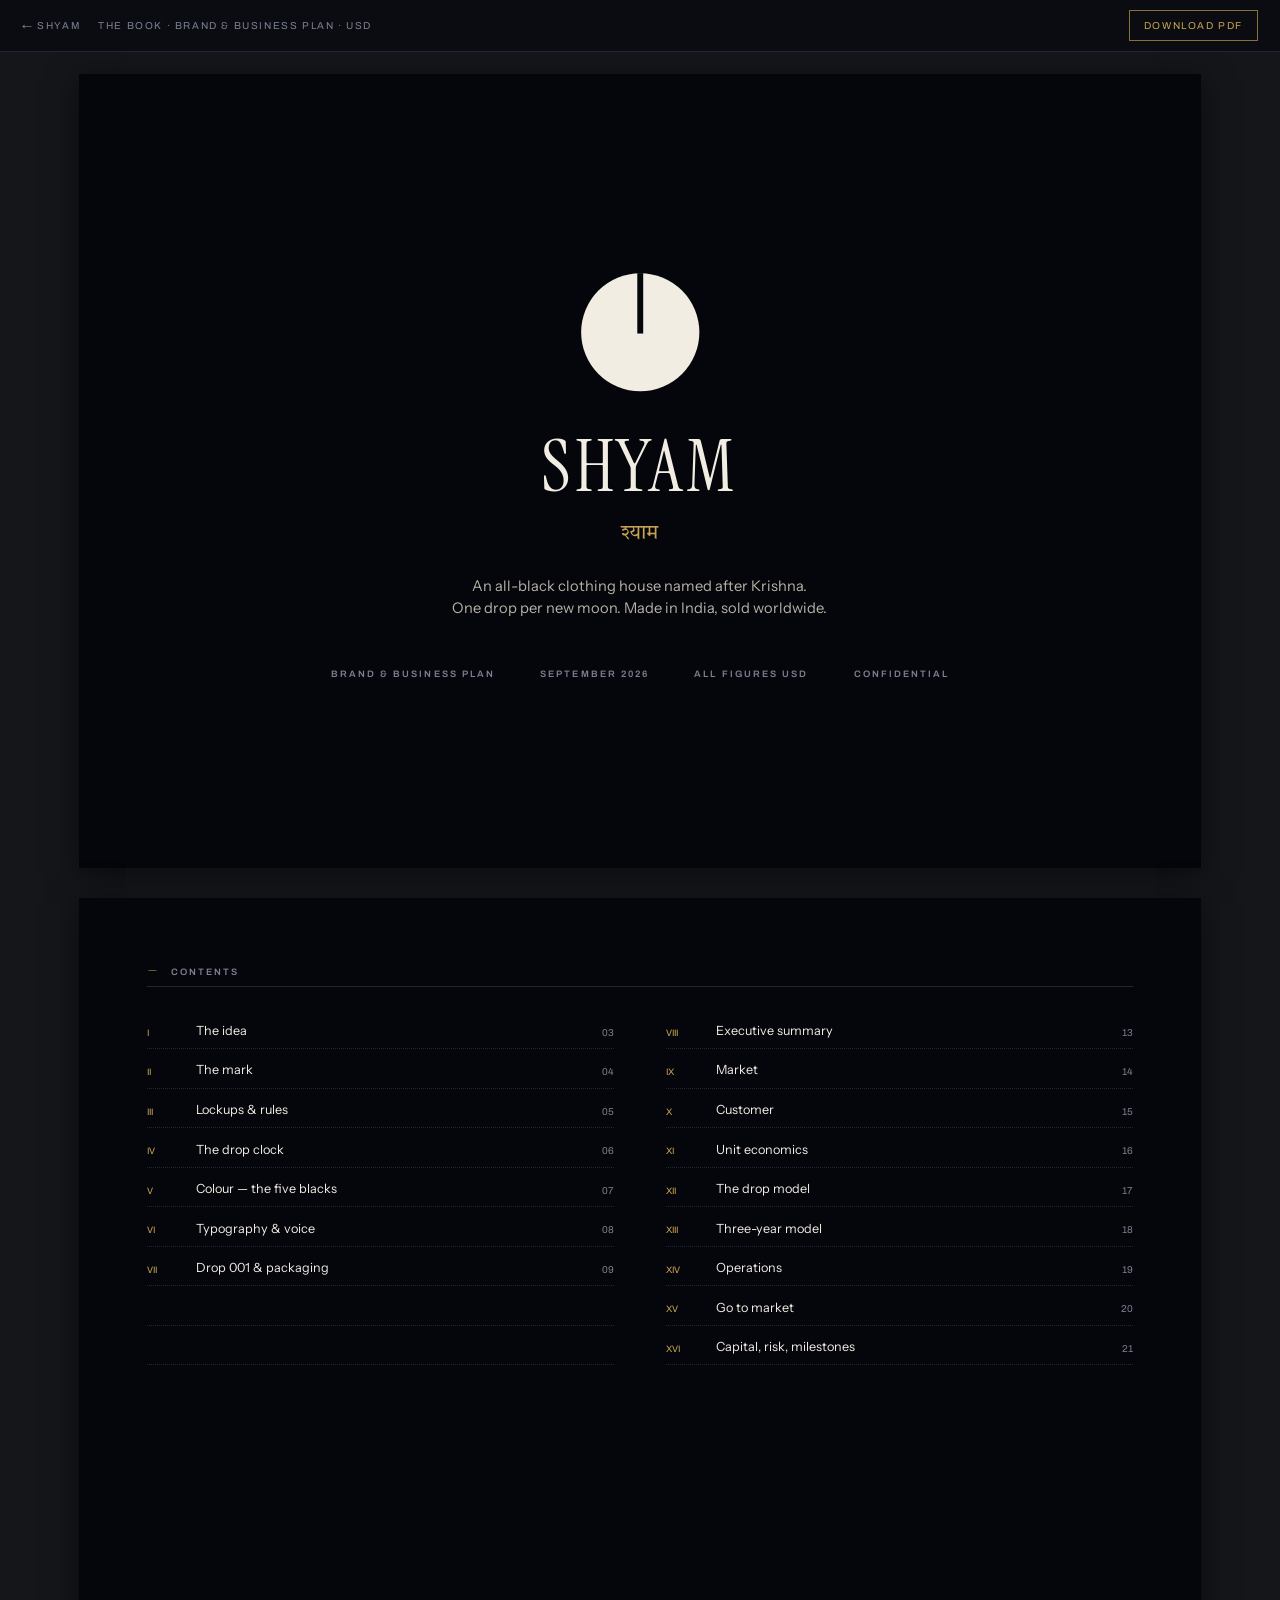
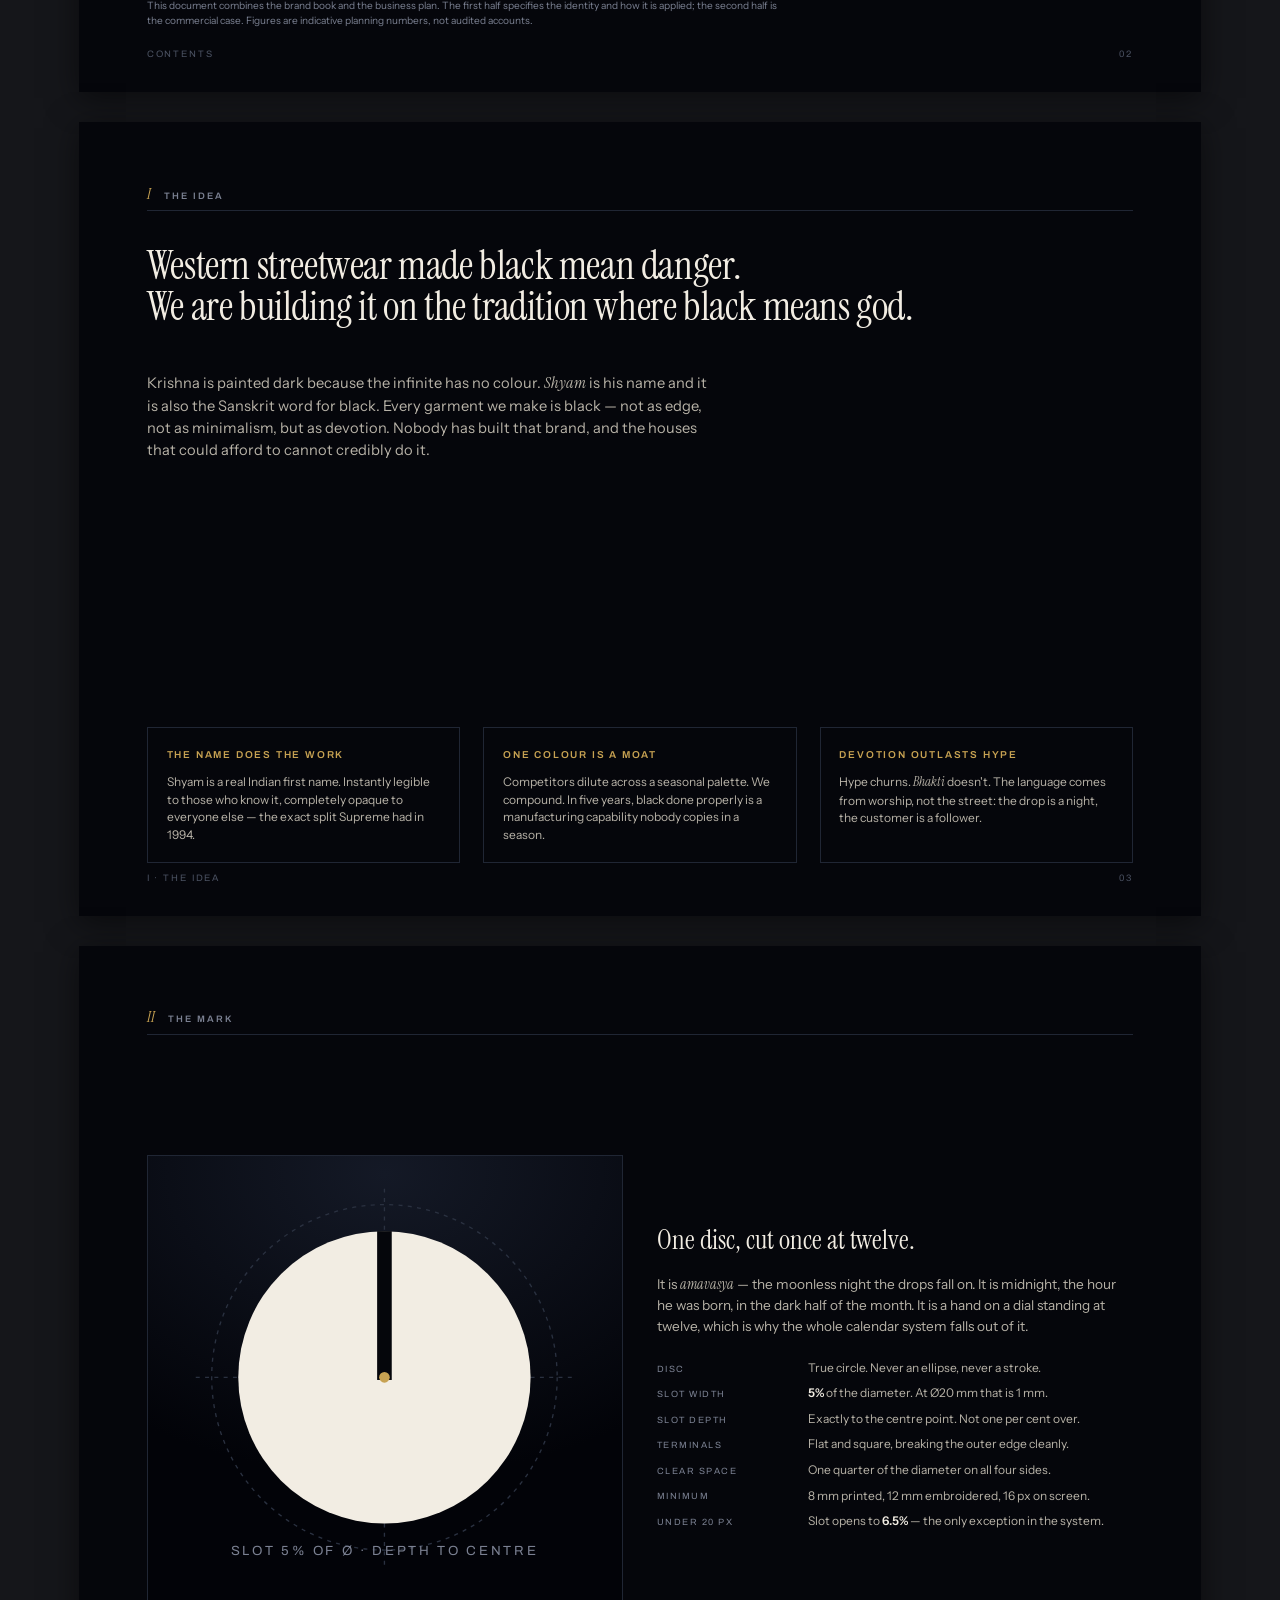
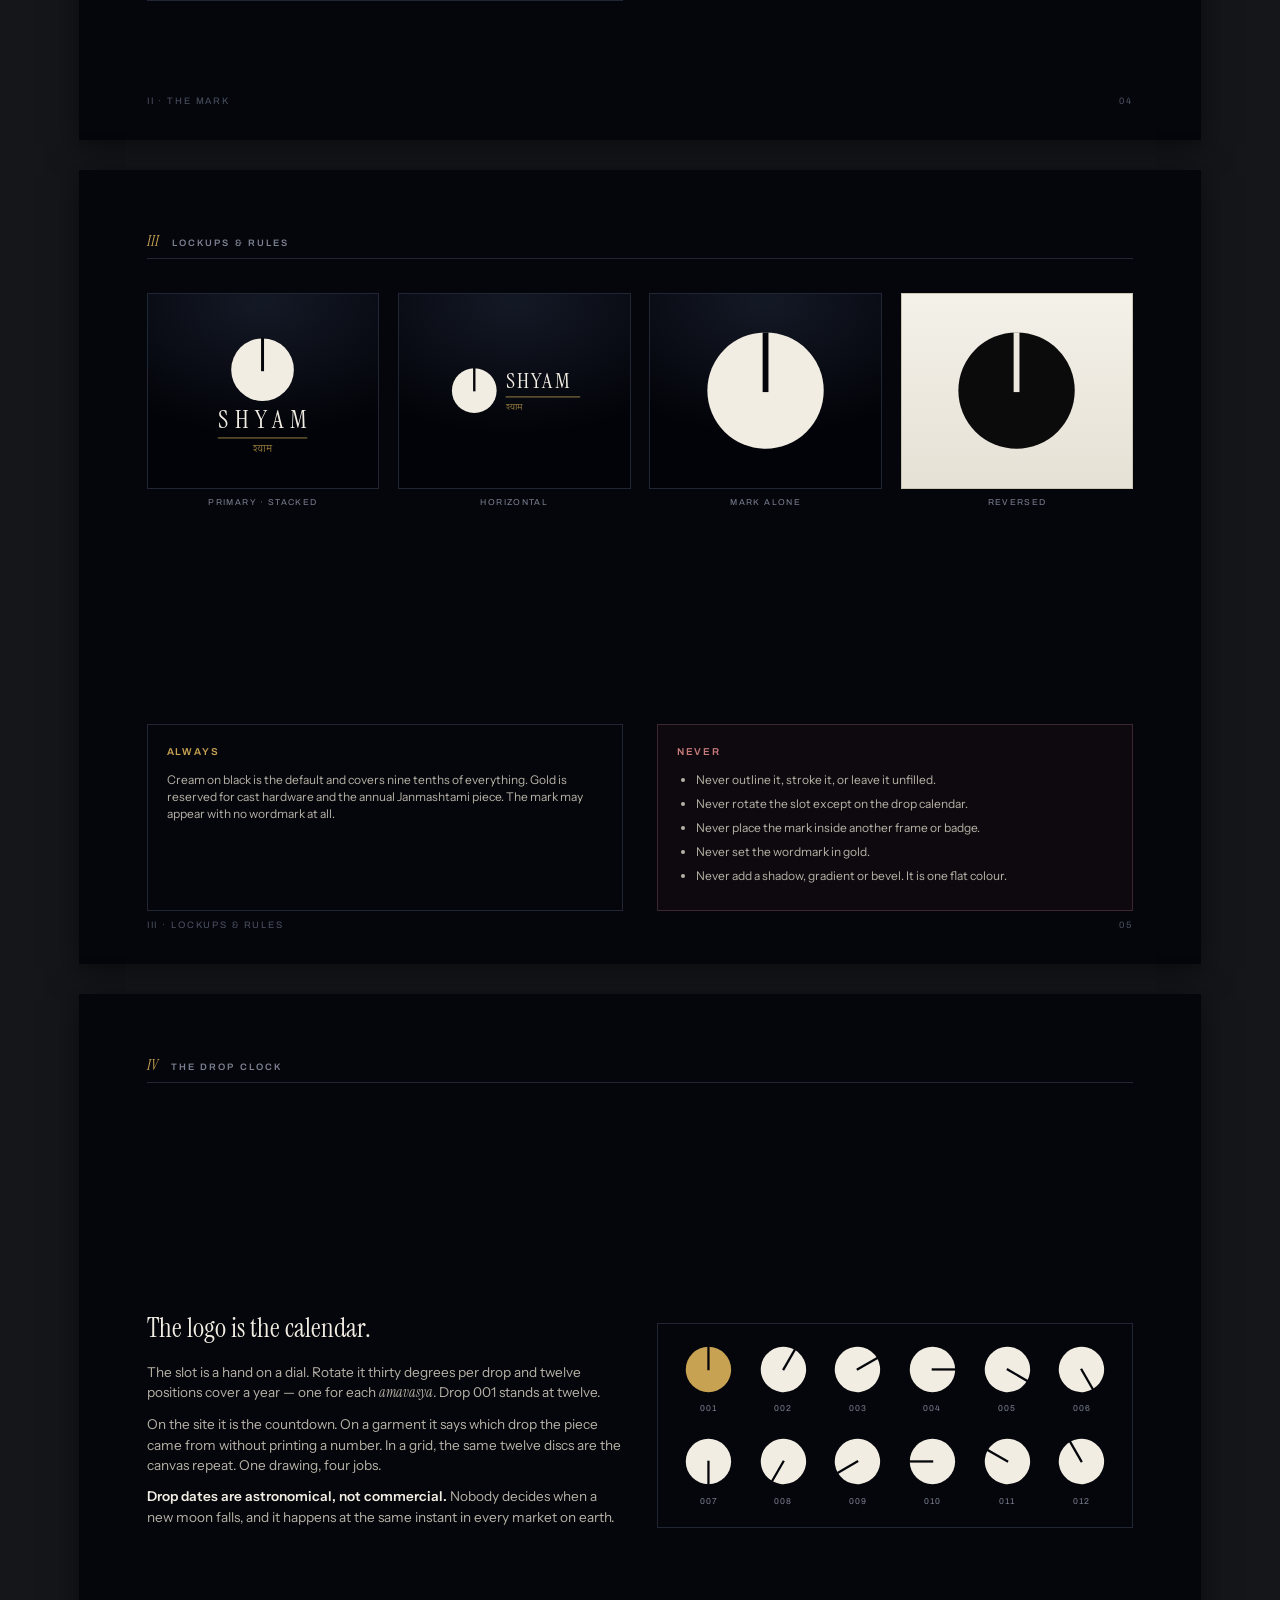
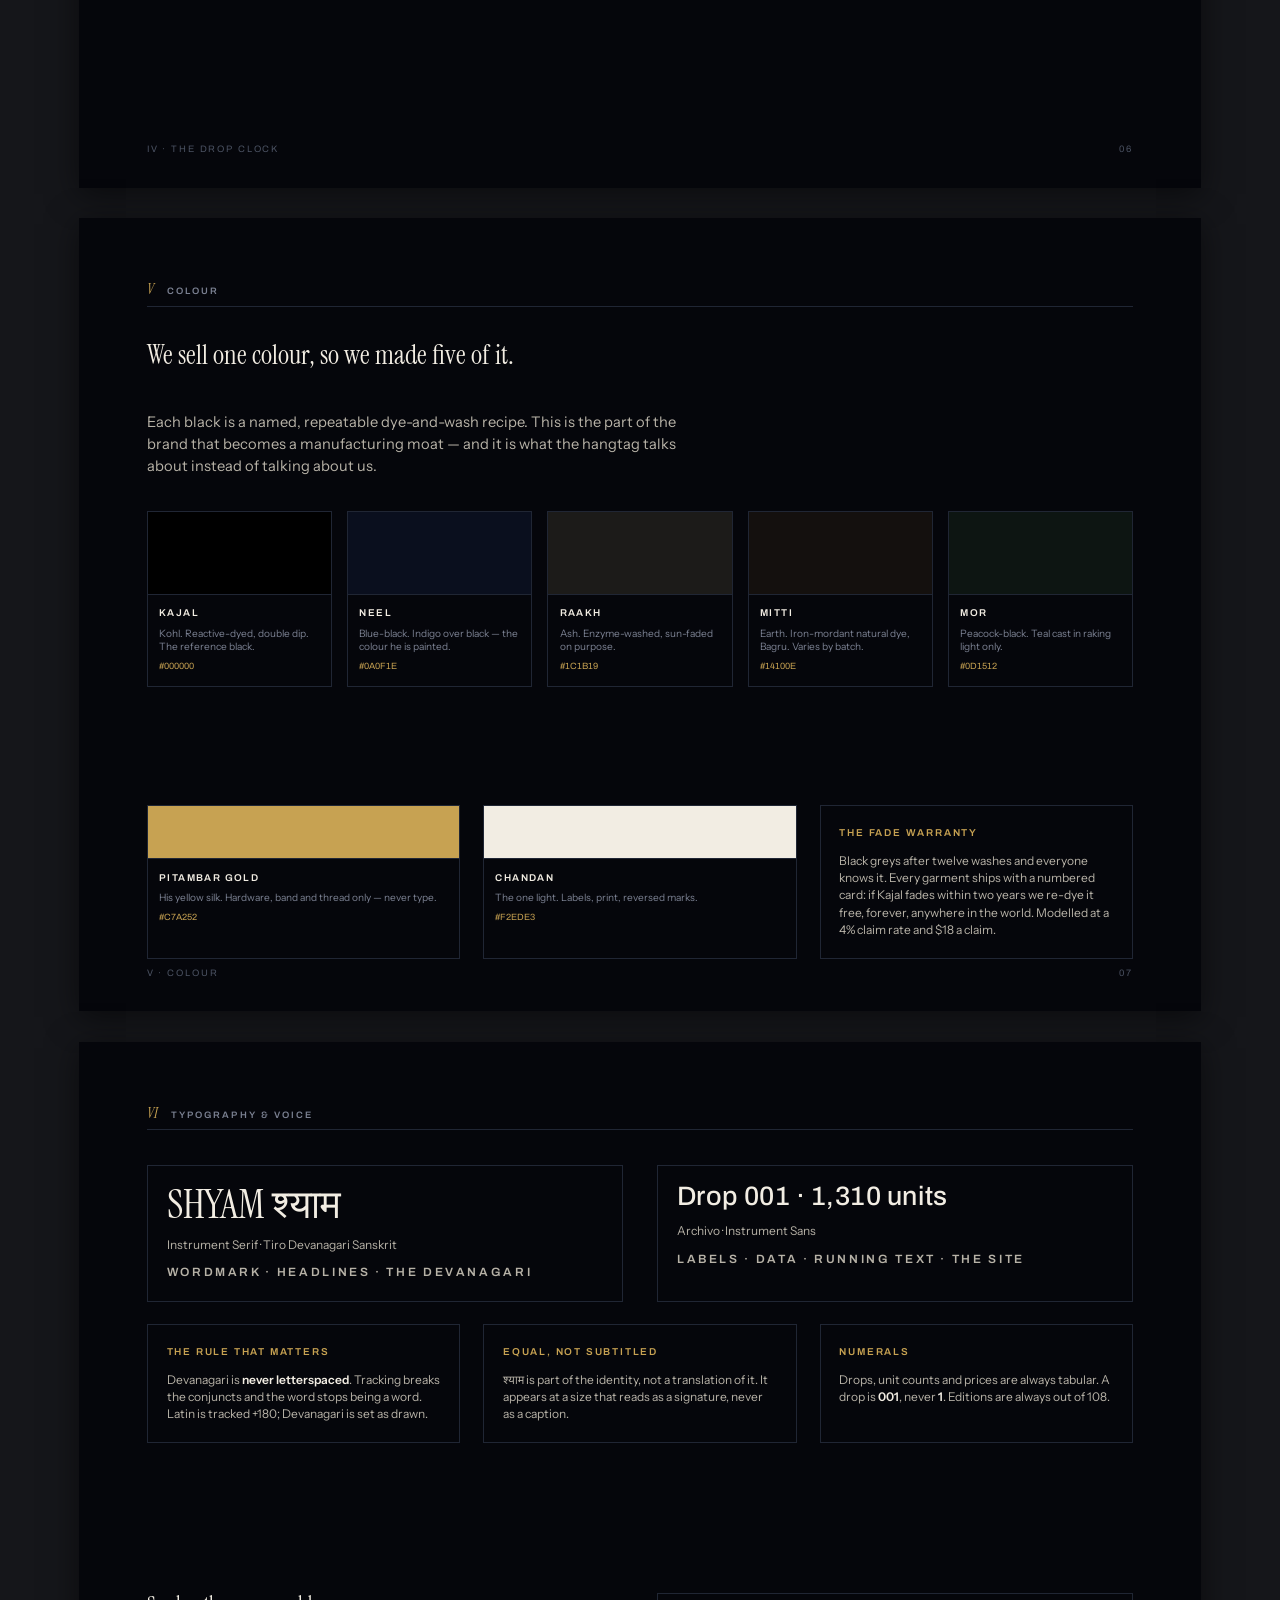
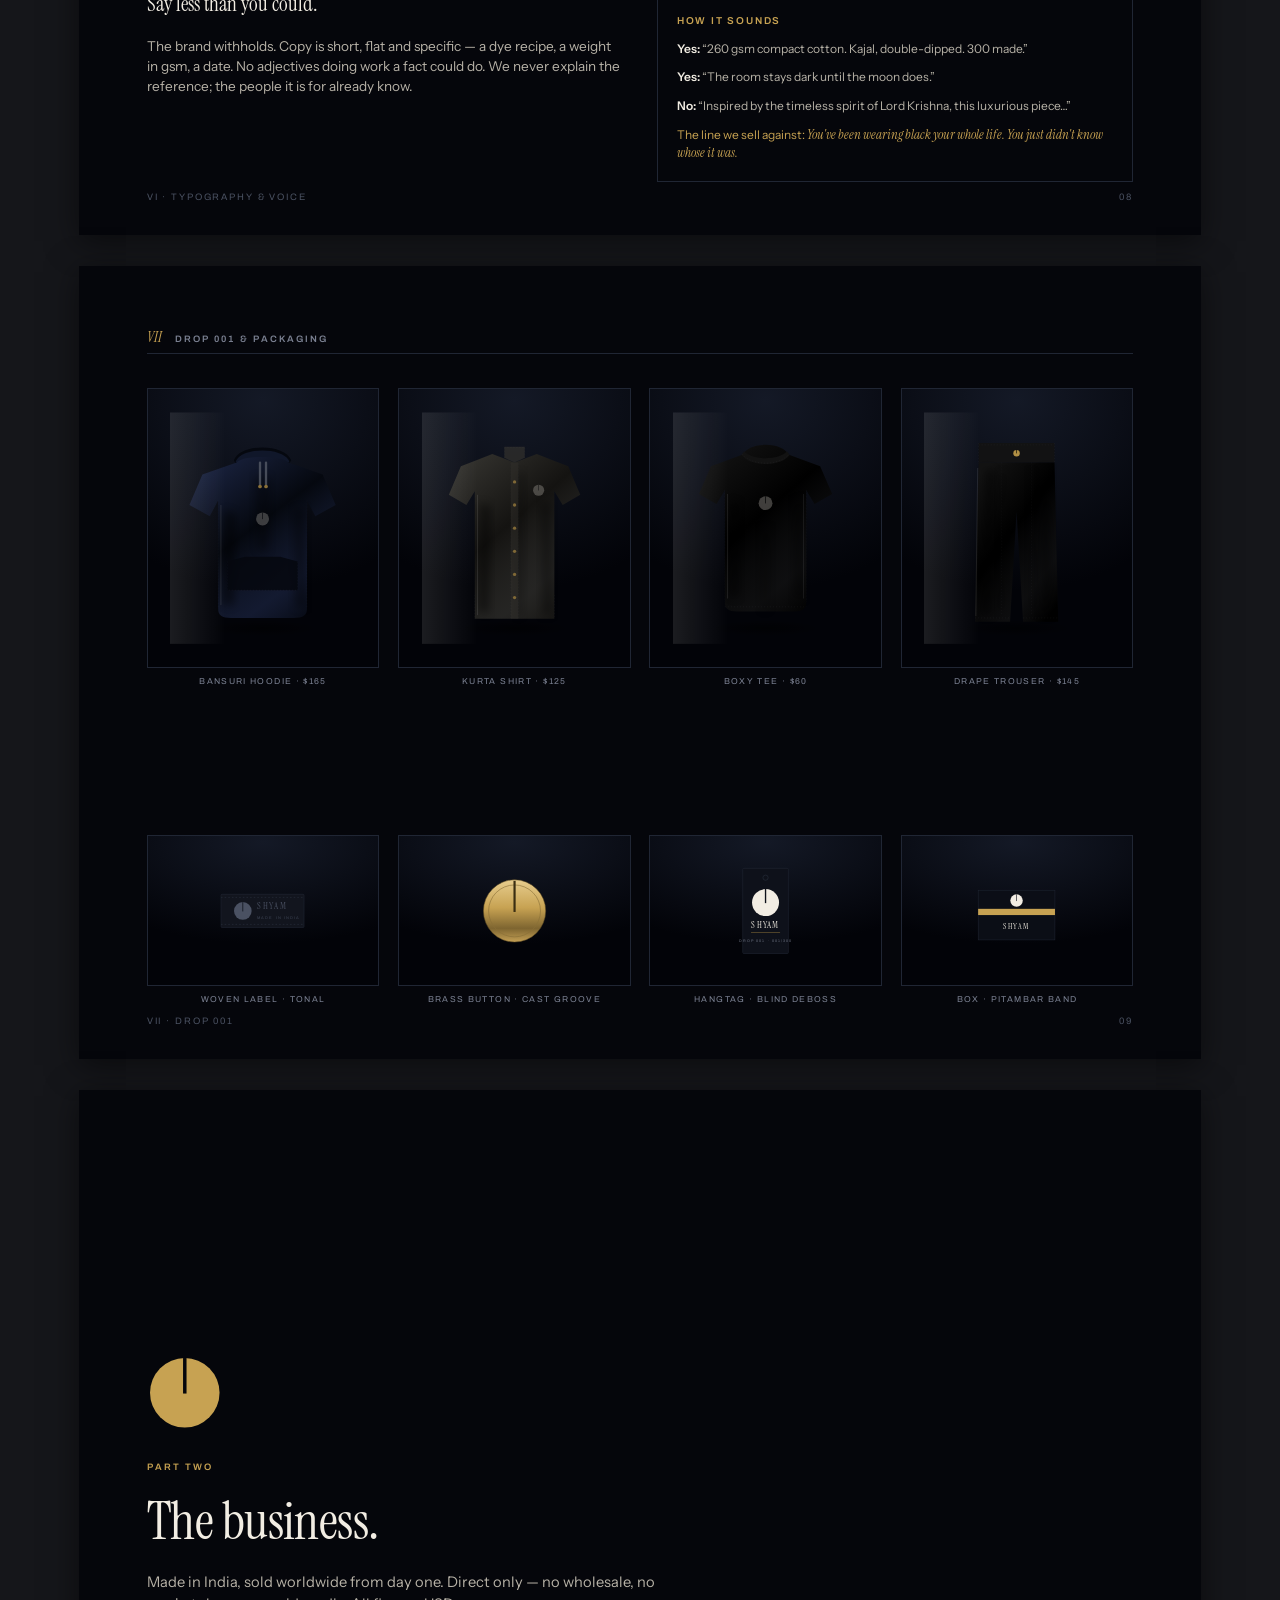
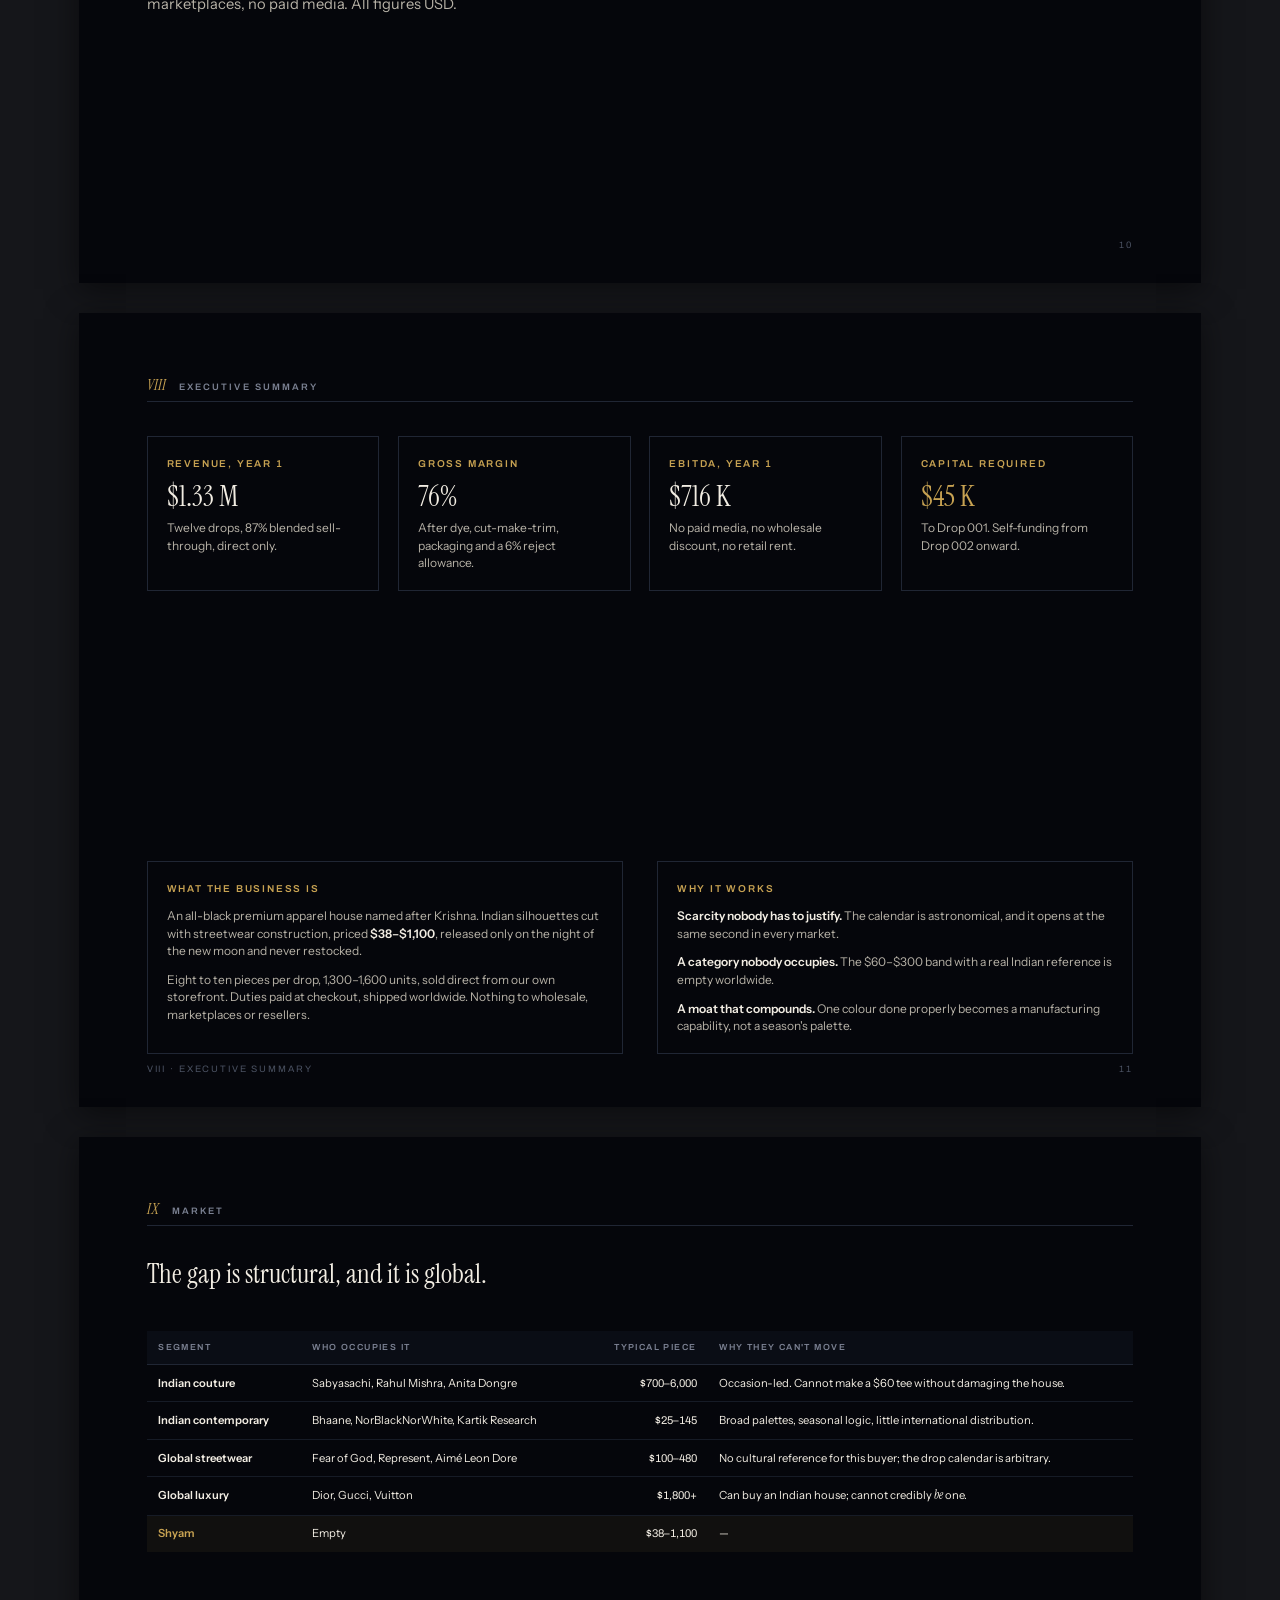
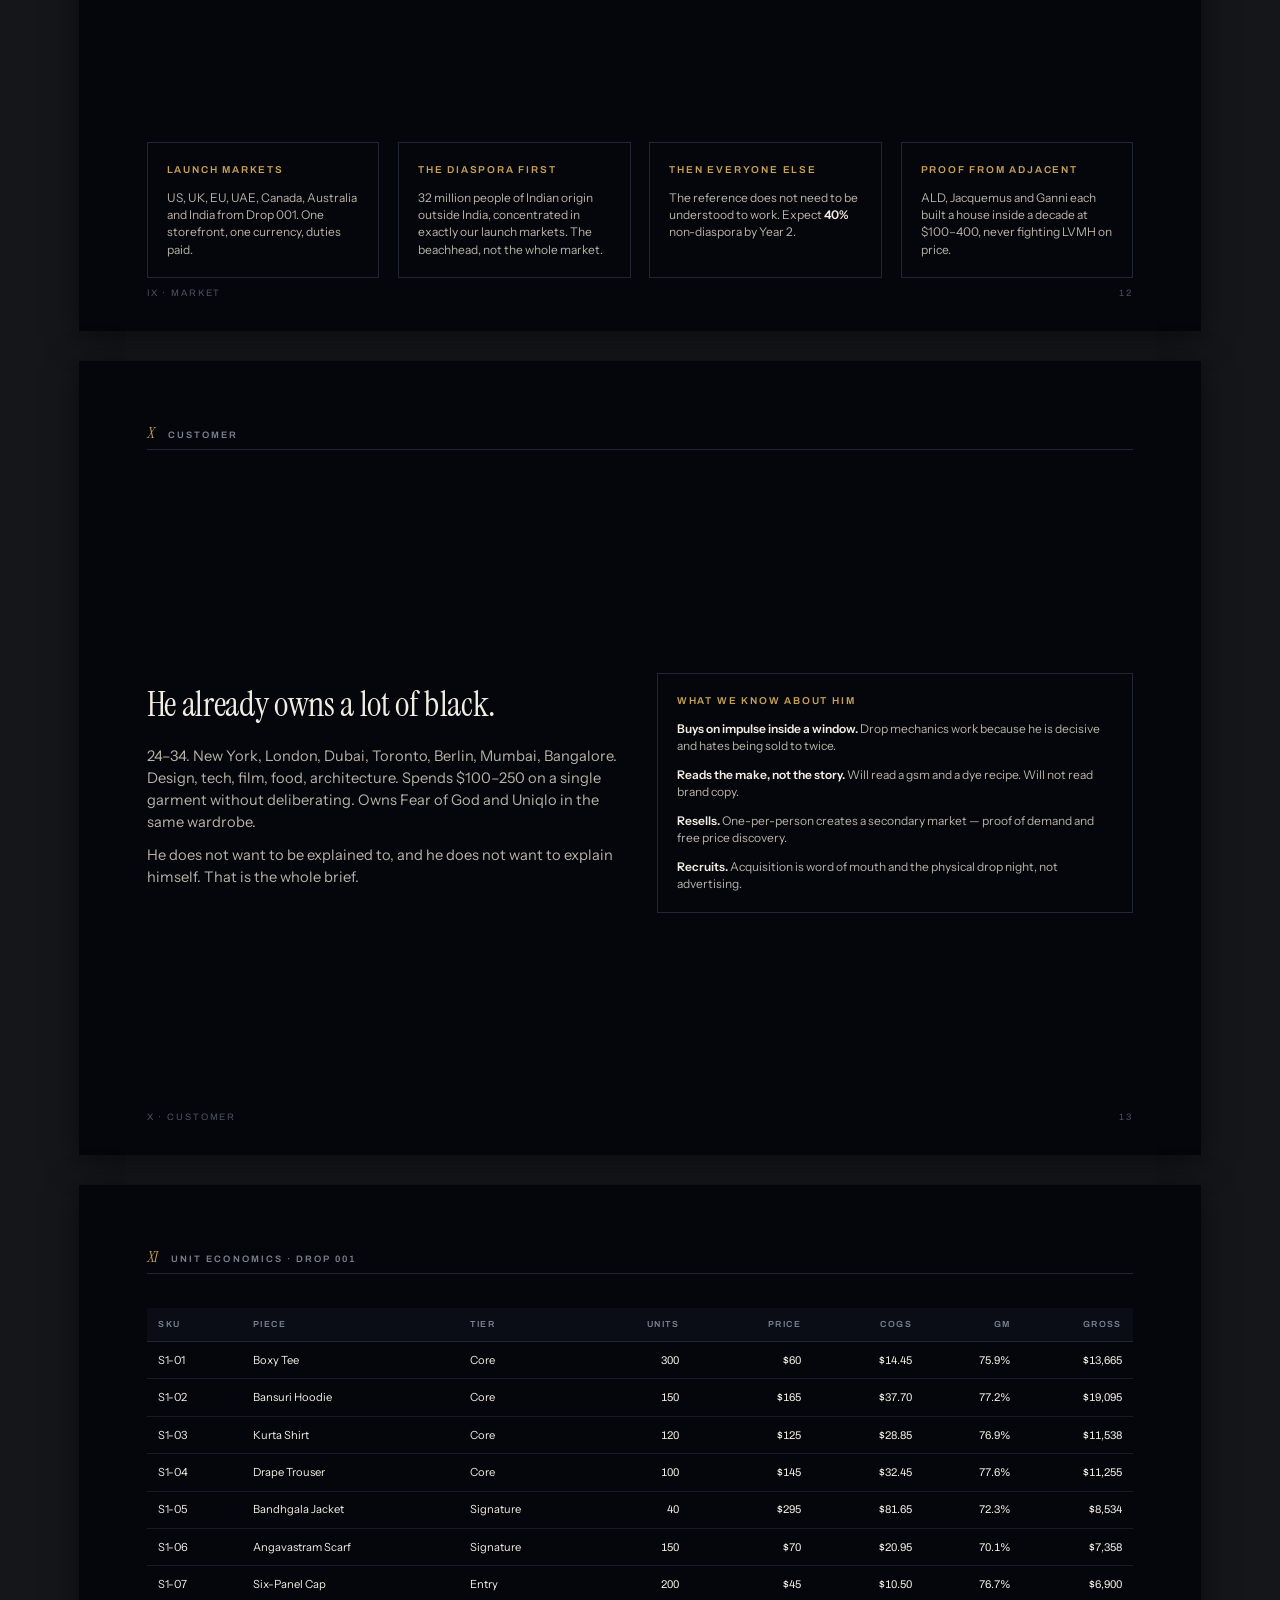
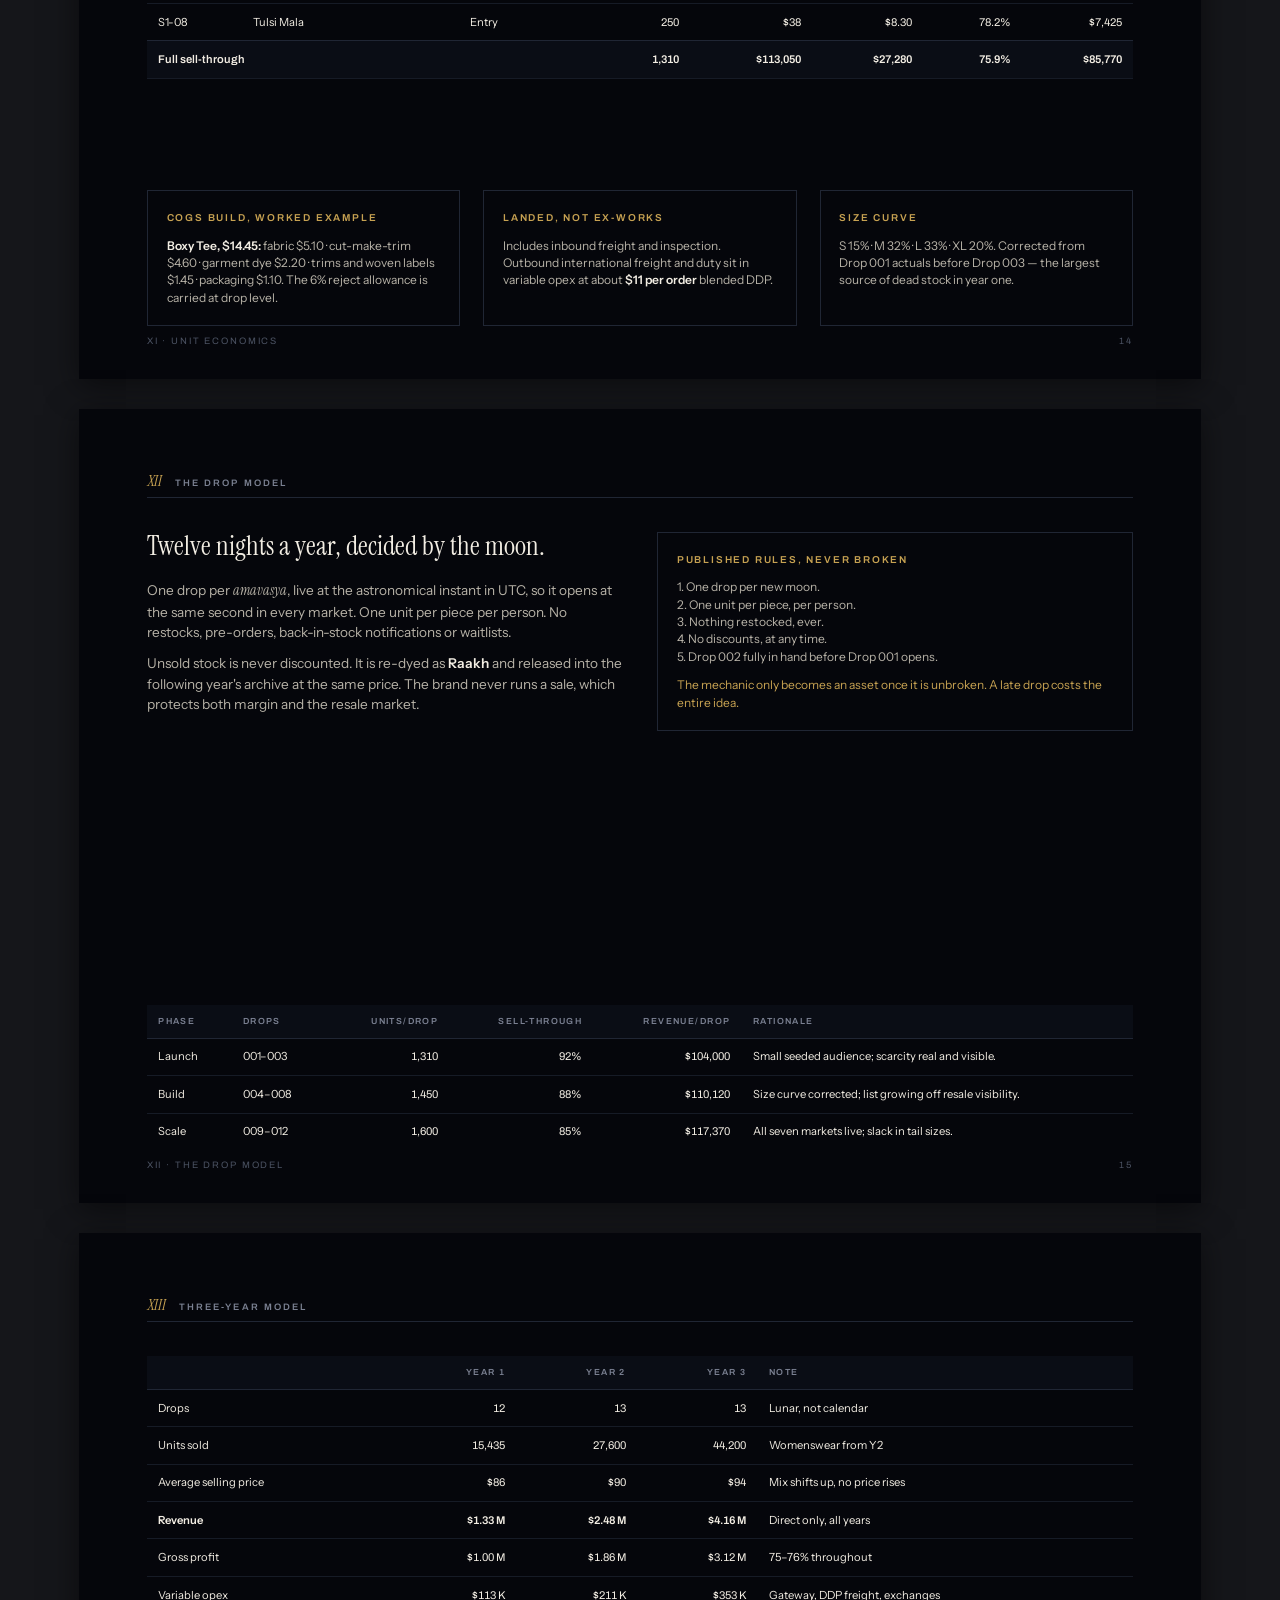
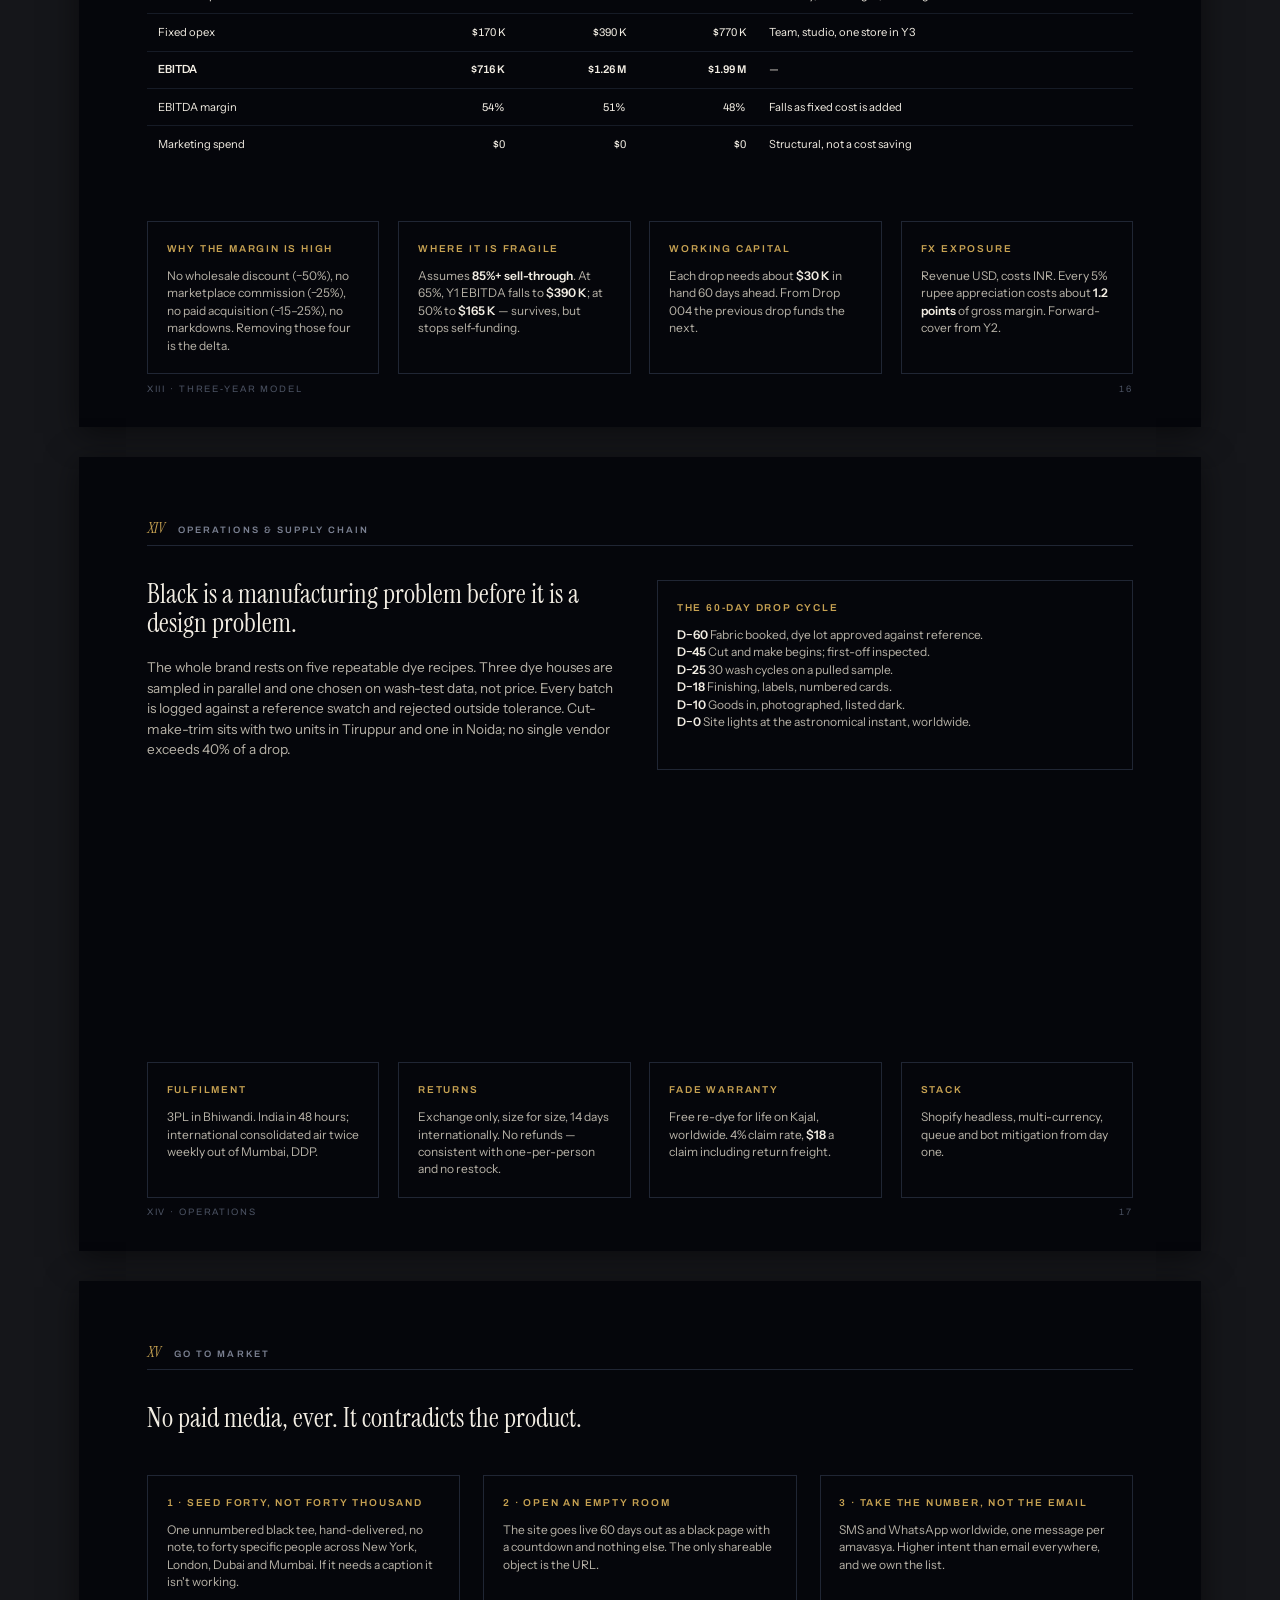
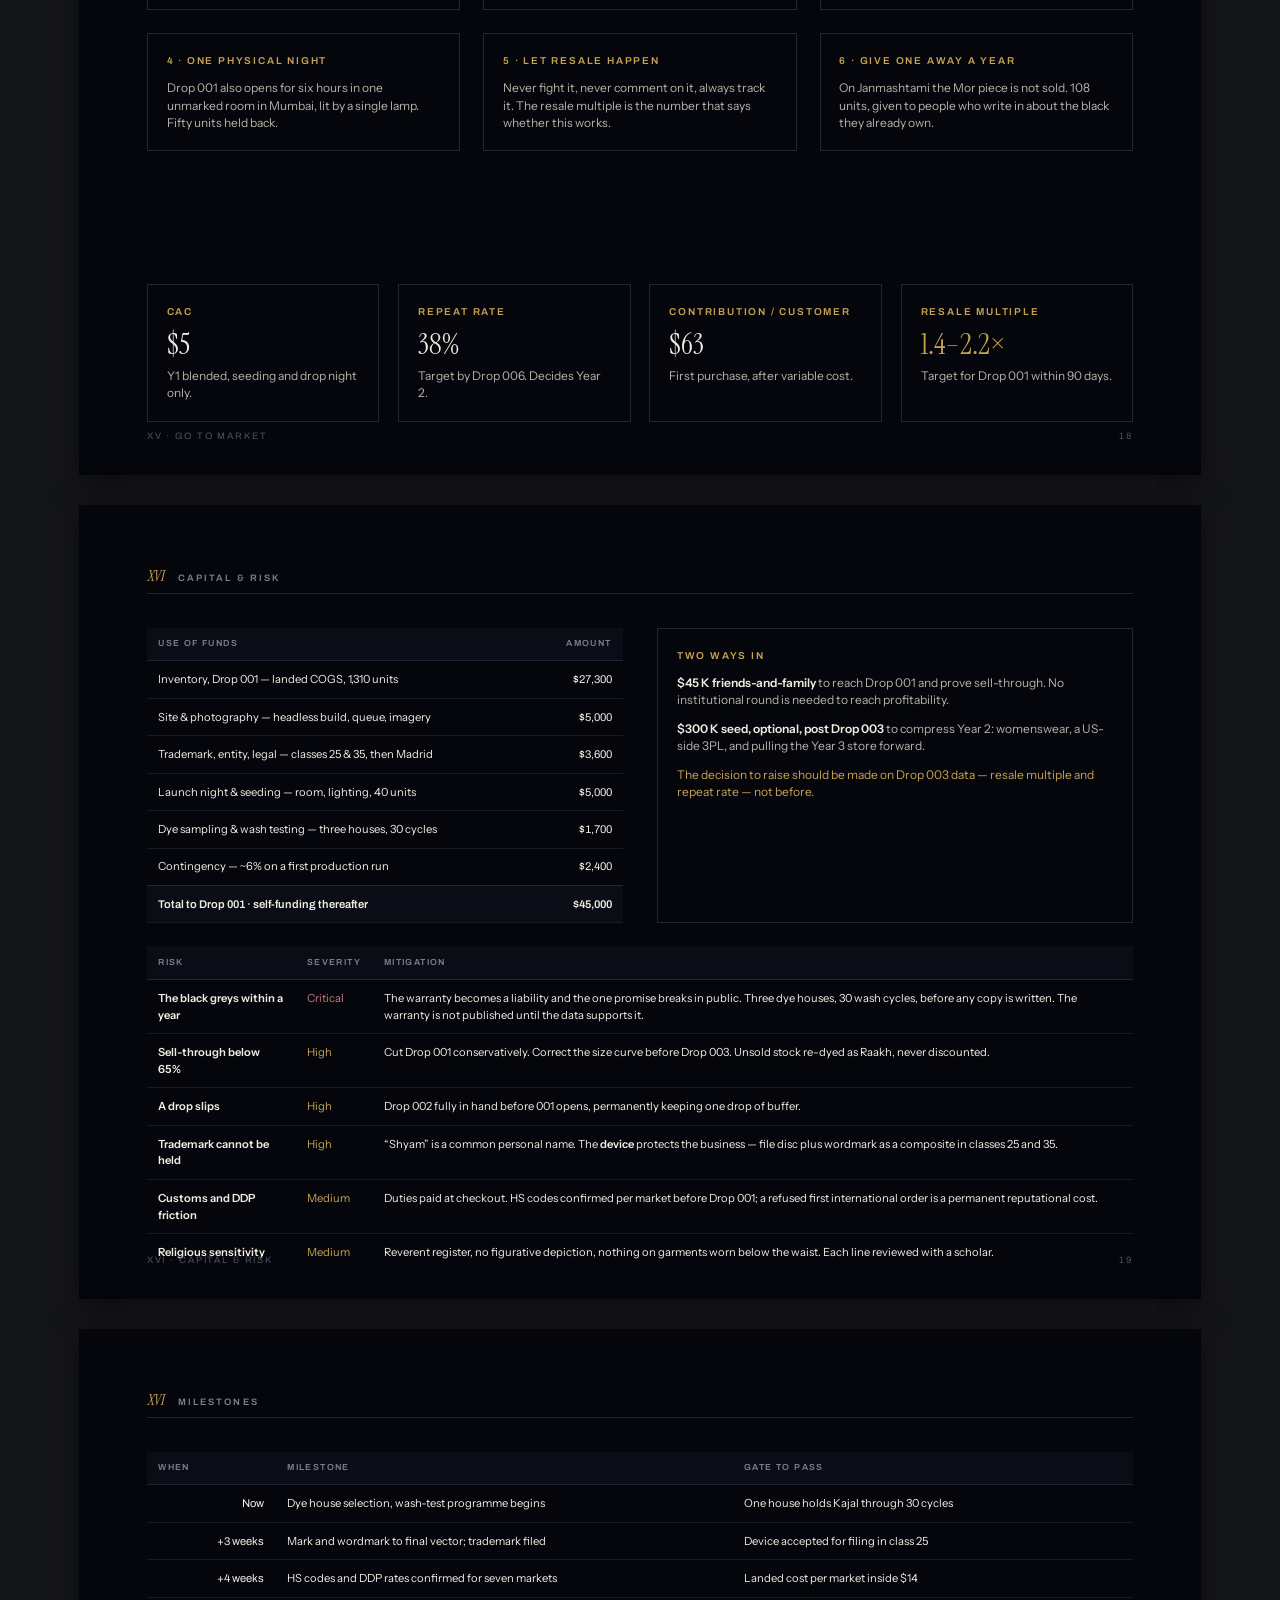
==== book.html @ 68e2a42d "International: USD pricing, cinematic parallax storefront, and the combined Book PDF - All pricing c" ====
<!doctype html>
<html lang="en">
<head>
<meta charset="utf-8">
<meta name="viewport" content="width=device-width, initial-scale=1">
<title>Shyam — The Book</title>
<meta name="description" content="Shyam: brand book and business plan in one document. All figures USD.">
<link rel="icon" href="data:image/svg+xml,<svg xmlns='http://www.w3.org/2000/svg' viewBox='0 0 100 100'><circle cx='50' cy='50' r='46' fill='%23F2EDE3'/><rect x='47.7' y='4' width='4.6' height='47' fill='%2304050A'/></svg>">
<link rel="preconnect" href="https://fonts.googleapis.com">
<link rel="preconnect" href="https://fonts.gstatic.com" crossorigin>
<link rel="stylesheet" href="https://fonts.googleapis.com/css2?family=Archivo:wght@400;500;600&family=Instrument+Sans:wght@400;500&family=Instrument+Serif:ital@0;1&family=Tiro+Devanagari+Sanskrit&display=swap">
<style>
:root{
  --ink:#05060B; --plate:#0A0D15; --line:#202634; --line-soft:#161B26;
  --cream:#F2EDE3; --cream-dim:#B7B2A7; --muted:#7B8192;
  --gold:#C7A252; --gold-dim:#8A7038;
  --display:'Instrument Serif',Georgia,serif;
  --sans:'Instrument Sans','Helvetica Neue',sans-serif;
  --label:'Archivo','Helvetica Neue',sans-serif;
}
*{box-sizing:border-box}
html,body{margin:0;padding:0;background:#15161A;color:var(--cream);
  font-family:var(--sans);font-size:10.2pt;line-height:1.5;-webkit-font-smoothing:antialiased}
p{margin:0 0 8pt}
b{font-weight:600;color:var(--cream)}
em{font-family:var(--display);font-style:italic;font-size:1.06em}
svg{display:block}

.page{
  position:relative;width:297mm;height:210mm;margin:8mm auto;padding:16mm 18mm 14mm;
  background:var(--ink);overflow:hidden;
  display:flex;flex-direction:column;
  box-shadow:0 6px 30px rgba(0,0,0,.5);
}
.page::after{content:attr(data-pg);position:absolute;right:18mm;bottom:8mm;
  font-family:var(--label);font-size:7pt;letter-spacing:.2em;color:#4B5262}
.page::before{content:attr(data-run);position:absolute;left:18mm;bottom:8mm;
  font-family:var(--label);font-size:7pt;letter-spacing:.2em;color:#4B5262;text-transform:uppercase}

.rule{display:flex;align-items:baseline;gap:10pt;margin:0 0 9mm;
  border-bottom:.4pt solid var(--line);padding-bottom:4pt}
.lab{font-family:var(--label);font-size:7pt;font-weight:600;letter-spacing:.22em;
  text-transform:uppercase;color:var(--muted);margin:0}
.lab.g{color:var(--gold)}
.rule .n{font-family:var(--display);font-style:italic;font-size:11pt;color:var(--gold)}
h1{font-family:var(--display);font-weight:400;font-size:30pt;line-height:1.02;margin:0 0 6mm;letter-spacing:-.01em}
h2{font-family:var(--display);font-weight:400;font-size:20pt;line-height:1.1;margin:0 0 5mm}
h3{font-family:var(--label);font-size:7.5pt;font-weight:600;letter-spacing:.18em;
  text-transform:uppercase;margin:0 0 3mm;color:var(--gold)}
.lede{font-size:11pt;line-height:1.5;color:var(--cream-dim);max-width:150mm}
.dim{color:var(--cream-dim)}

.body{flex:1;display:flex;flex-direction:column;gap:6mm;min-height:0}
.cols2{display:grid;grid-template-columns:1fr 1fr;gap:9mm}
.cols3{display:grid;grid-template-columns:repeat(3,1fr);gap:6mm}
.cols4{display:grid;grid-template-columns:repeat(4,1fr);gap:5mm}
.cols5{display:grid;grid-template-columns:repeat(5,1fr);gap:4mm}
.card{border:.4pt solid var(--line);padding:5mm}
.card p{margin:0;font-size:9pt;line-height:1.45;color:var(--cream-dim)}
.card p+p{margin-top:3mm}
.big{font-family:var(--display);font-size:22pt;line-height:1;color:var(--cream);margin-bottom:2mm}
.big.g{color:var(--gold)}

table{border-collapse:collapse;width:100%;font-size:8.4pt}
th,td{text-align:left;padding:2.6mm 3mm;border-bottom:.4pt solid var(--line-soft);vertical-align:top}
thead th{font-family:var(--label);font-size:6.6pt;letter-spacing:.16em;text-transform:uppercase;
  color:var(--muted);font-weight:600;background:var(--plate);border-bottom:.5pt solid var(--line)}
td.n,th.n{text-align:right;font-family:var(--label);font-variant-numeric:tabular-nums}
tbody tr:last-child td{border-bottom:none}
tfoot td{font-family:var(--label);font-weight:600;background:var(--plate);border-top:.5pt solid var(--line)}

dl.kv{display:grid;grid-template-columns:34mm 1fr;gap:2mm 6mm;margin:0;font-size:9pt}
dl.kv dt{font-family:var(--label);font-size:6.8pt;letter-spacing:.16em;text-transform:uppercase;
  color:var(--muted);padding-top:1mm}
dl.kv dd{margin:0;color:var(--cream-dim)}
ul{margin:0;padding-left:5mm;font-size:9pt;color:var(--cream-dim);line-height:1.5}
li{margin-bottom:1.6mm}

.plate{border:.4pt solid var(--line);background:radial-gradient(120% 90% at 50% 4%,#141926 0%,#020308 76%);
  display:grid;place-items:center;padding:6mm}
.plate svg{width:100%;height:100%;max-height:100%}
figure{margin:0}
figcaption{font-family:var(--label);font-size:6.4pt;letter-spacing:.16em;text-transform:uppercase;
  color:var(--muted);margin-top:2mm;text-align:center}
.chip{border:.4pt solid var(--line)}
.chip .sw{height:22mm;border-bottom:.4pt solid var(--line)}
.chip .t{padding:3mm}
.chip .t b{display:block;font-family:var(--label);font-size:7.4pt;letter-spacing:.14em;
  text-transform:uppercase;margin-bottom:1.5mm}
.chip .t span{display:block;font-size:7.6pt;color:var(--muted);line-height:1.35}
.chip .t code{font-family:var(--label);font-size:6.8pt;color:var(--gold)}
.no{border:.4pt solid #3E2630;background:rgba(120,40,50,.08);padding:5mm}
.no h3{color:#C77A7A}

/* cover + dividers */
.cover{justify-content:center;align-items:center;text-align:center}
.cover .mk{width:34mm;margin-bottom:9mm}
.cover h1{font-size:54pt;letter-spacing:.06em;margin-bottom:4mm}
.cover .dv{font-family:'Tiro Devanagari Sanskrit',serif;font-size:15pt;color:var(--gold);margin-bottom:7mm}
.cover .meta{display:flex;gap:12mm;margin-top:10mm}
.divider{justify-content:center}
.divider h1{font-size:40pt;max-width:170mm}
.divider .mk{width:20mm;margin-bottom:8mm}

.toc{display:grid;grid-template-columns:1fr 1fr;gap:3mm 14mm;font-size:9.5pt}
.toc div{display:flex;gap:4mm;border-bottom:.4pt dotted var(--line);padding-bottom:2mm}
.toc span:first-child{font-family:var(--label);font-size:7pt;color:var(--gold);width:9mm;padding-top:1.5mm}
.toc span:last-child{margin-left:auto;font-family:var(--label);font-size:7.5pt;color:var(--muted);padding-top:1mm}

.clock{display:grid;grid-template-columns:repeat(6,1fr);gap:5mm 3mm}
.clock figure{display:flex;flex-direction:column;align-items:center;gap:2mm}
.clock svg{width:14mm;height:14mm}
.clock i{font-family:var(--label);font-style:normal;font-size:6.4pt;letter-spacing:.12em;color:var(--muted)}

.foot-note{font-size:7.6pt;color:var(--muted);line-height:1.45;max-width:170mm}

/* on-screen toolbar, never printed */
.bar{position:fixed;top:0;left:0;right:0;z-index:9;background:rgba(10,12,18,.94);
  backdrop-filter:blur(8px);border-bottom:1px solid var(--line);
  padding:10px 22px;display:flex;align-items:center;gap:18px;font-family:var(--label);
  font-size:10px;letter-spacing:.16em;text-transform:uppercase;color:var(--muted)}
.bar a{color:var(--muted);text-decoration:none}
.bar a:hover{color:var(--cream)}
.bar .dl{margin-left:auto;border:1px solid var(--gold-dim);color:var(--gold);
  padding:7px 14px;text-decoration:none}
.bar .dl:hover{background:rgba(199,162,82,.1);color:var(--gold)}
body{padding-top:44px}

@media print{
  @page{ size:297mm 210mm; margin:0; }
  html,body{background:#fff;padding:0}
  .bar{display:none}
  .page{margin:0;box-shadow:none;break-after:page;page-break-after:always}
  .page:last-child{break-after:auto;page-break-after:auto}
  *{-webkit-print-color-adjust:exact !important;print-color-adjust:exact !important}
}
@media (max-width:1100px){
  .page{width:100%;height:auto;min-height:0;padding:22px}
  body{padding-top:44px}
}
</style>
</head>
<body>

<div class="bar">
  <a href="index.html">← Shyam</a>
  <span>The Book · Brand &amp; Business Plan · USD</span>
  <a class="dl" href="Shyam-Book.pdf" download>Download PDF</a>
</div>

<!-- 01 COVER -->
<div class="page cover" data-pg="" data-run="">
  <div class="mk"><svg viewBox="0 0 200 200" role="img" aria-label="Shyam mark"><circle cx="100" cy="100" r="92" fill="#F2EDE3"/><rect x="95.4" y="8" width="9.2" height="94" fill="#05060B"/></svg></div>
  <h1>SHYAM</h1>
  <div class="dv">श्याम</div>
  <p class="lede" style="max-width:120mm;text-align:center">An all-black clothing house named after Krishna.<br>One drop per new moon. Made in India, sold worldwide.</p>
  <div class="meta">
    <span class="lab">Brand &amp; business plan</span>
    <span class="lab">September 2026</span>
    <span class="lab">All figures USD</span>
    <span class="lab">Confidential</span>
  </div>
</div>

<!-- 02 CONTENTS -->
<div class="page" data-pg="02" data-run="Contents">
  <div class="rule"><span class="n">—</span><span class="lab">Contents</span></div>
  <div class="body">
    <div class="toc">
      <div><span>I</span><span>The idea</span><span>03</span></div>
      <div><span>VIII</span><span>Executive summary</span><span>13</span></div>
      <div><span>II</span><span>The mark</span><span>04</span></div>
      <div><span>IX</span><span>Market</span><span>14</span></div>
      <div><span>III</span><span>Lockups &amp; rules</span><span>05</span></div>
      <div><span>X</span><span>Customer</span><span>15</span></div>
      <div><span>IV</span><span>The drop clock</span><span>06</span></div>
      <div><span>XI</span><span>Unit economics</span><span>16</span></div>
      <div><span>V</span><span>Colour — the five blacks</span><span>07</span></div>
      <div><span>XII</span><span>The drop model</span><span>17</span></div>
      <div><span>VI</span><span>Typography &amp; voice</span><span>08</span></div>
      <div><span>XIII</span><span>Three-year model</span><span>18</span></div>
      <div><span>VII</span><span>Drop 001 &amp; packaging</span><span>09</span></div>
      <div><span>XIV</span><span>Operations</span><span>19</span></div>
      <div><span></span><span></span><span></span></div>
      <div><span>XV</span><span>Go to market</span><span>20</span></div>
      <div><span></span><span></span><span></span></div>
      <div><span>XVI</span><span>Capital, risk, milestones</span><span>21</span></div>
    </div>
    <div style="margin-top:auto">
      <p class="foot-note">This document combines the brand book and the business plan. The first half specifies the identity and how it is applied; the second half is the commercial case. Figures are indicative planning numbers, not audited accounts.</p>
    </div>
  </div>
</div>

<!-- 03 THE IDEA -->
<div class="page" data-pg="03" data-run="I · The idea">
  <div class="rule"><span class="n">I</span><span class="lab">The idea</span></div>
  <div class="body">
    <h1 style="max-width:210mm">Western streetwear made black mean danger.<br>We are building it on the tradition where black means god.</h1>
    <p class="lede">Krishna is painted dark because the infinite has no colour. <em>Shyam</em> is his name and it is also the Sanskrit word for black. Every garment we make is black — not as edge, not as minimalism, but as devotion. Nobody has built that brand, and the houses that could afford to cannot credibly do it.</p>
    <div class="cols3" style="margin-top:auto">
      <div class="card"><h3>The name does the work</h3><p>Shyam is a real Indian first name. Instantly legible to those who know it, completely opaque to everyone else — the exact split Supreme had in 1994.</p></div>
      <div class="card"><h3>One colour is a moat</h3><p>Competitors dilute across a seasonal palette. We compound. In five years, black done properly is a manufacturing capability nobody copies in a season.</p></div>
      <div class="card"><h3>Devotion outlasts hype</h3><p>Hype churns. <em>Bhakti</em> doesn't. The language comes from worship, not the street: the drop is a night, the customer is a follower.</p></div>
    </div>
  </div>
</div>

<!-- 04 THE MARK -->
<div class="page" data-pg="04" data-run="II · The mark">
  <div class="rule"><span class="n">II</span><span class="lab">The mark</span></div>
  <div class="body">
    <div class="cols2" style="flex:1;align-items:center">
      <div class="plate" style="height:118mm"><svg viewBox="0 0 300 300" id="grid" role="img" aria-label="The mark on its construction grid"></svg></div>
      <div>
        <h2>One disc, cut once at twelve.</h2>
        <p class="dim">It is <em>amavasya</em> — the moonless night the drops fall on. It is midnight, the hour he was born, in the dark half of the month. It is a hand on a dial standing at twelve, which is why the whole calendar system falls out of it.</p>
        <dl class="kv" style="margin-top:6mm">
          <dt>Disc</dt><dd>True circle. Never an ellipse, never a stroke.</dd>
          <dt>Slot width</dt><dd><b>5%</b> of the diameter. At Ø20 mm that is 1 mm.</dd>
          <dt>Slot depth</dt><dd>Exactly to the centre point. Not one per cent over.</dd>
          <dt>Terminals</dt><dd>Flat and square, breaking the outer edge cleanly.</dd>
          <dt>Clear space</dt><dd>One quarter of the diameter on all four sides.</dd>
          <dt>Minimum</dt><dd>8 mm printed, 12 mm embroidered, 16 px on screen.</dd>
          <dt>Under 20 px</dt><dd>Slot opens to <b>6.5%</b> — the only exception in the system.</dd>
        </dl>
      </div>
    </div>
  </div>
</div>

<!-- 05 LOCKUPS -->
<div class="page" data-pg="05" data-run="III · Lockups &amp; rules">
  <div class="rule"><span class="n">III</span><span class="lab">Lockups &amp; rules</span></div>
  <div class="body">
    <div class="cols4">
      <figure><div class="plate" style="height:52mm"><svg viewBox="0 0 200 200"><circle cx="100" cy="72" r="42" fill="#F2EDE3"/><rect x="98" y="29" width="4" height="45" fill="#05060B"/><text x="100" y="150" text-anchor="middle" textLength="120" lengthAdjust="spacing" font-family="'Instrument Serif',serif" font-size="34" fill="#F2EDE3">SHYAM</text><rect x="40" y="163" width="120" height="1" fill="#C7A252"/><text x="100" y="182" text-anchor="middle" font-family="'Tiro Devanagari Sanskrit',serif" font-size="13" fill="#8A7038">श्याम</text></svg></div><figcaption>Primary · stacked</figcaption></figure>
      <figure><div class="plate" style="height:52mm"><svg viewBox="0 0 200 200"><circle cx="46" cy="100" r="30" fill="#F2EDE3"/><rect x="44.4" y="69" width="3.2" height="32" fill="#05060B"/><text x="88" y="96" font-family="'Instrument Serif',serif" font-size="30" letter-spacing="3.5" fill="#F2EDE3">SHYAM</text><rect x="88" y="108" width="100" height="1" fill="#C7A252"/><text x="88" y="126" font-family="'Tiro Devanagari Sanskrit',serif" font-size="12" fill="#8A7038">श्याम</text></svg></div><figcaption>Horizontal</figcaption></figure>
      <figure><div class="plate" style="height:52mm"><svg viewBox="0 0 200 200"><circle cx="100" cy="100" r="78" fill="#F2EDE3"/><rect x="96.1" y="22" width="7.8" height="80" fill="#05060B"/></svg></div><figcaption>Mark alone</figcaption></figure>
      <figure><div class="plate" style="height:52mm;background:linear-gradient(180deg,#F4F1E9,#E6E1D5);border-color:#CBC5B6"><svg viewBox="0 0 200 200"><circle cx="100" cy="100" r="78" fill="#0B0B0C"/><rect x="96.1" y="22" width="7.8" height="80" fill="#EDE9DE"/></svg></div><figcaption>Reversed</figcaption></figure>
    </div>
    <div class="cols2" style="margin-top:auto">
      <div class="card"><h3>Always</h3><p>Cream on black is the default and covers nine tenths of everything. Gold is reserved for cast hardware and the annual Janmashtami piece. The mark may appear with no wordmark at all.</p></div>
      <div class="no"><h3>Never</h3><ul>
        <li>Never outline it, stroke it, or leave it unfilled.</li>
        <li>Never rotate the slot except on the drop calendar.</li>
        <li>Never place the mark inside another frame or badge.</li>
        <li>Never set the wordmark in gold.</li>
        <li>Never add a shadow, gradient or bevel. It is one flat colour.</li>
      </ul></div>
    </div>
  </div>
</div>

<!-- 06 CLOCK -->
<div class="page" data-pg="06" data-run="IV · The drop clock">
  <div class="rule"><span class="n">IV</span><span class="lab">The drop clock</span></div>
  <div class="body">
    <div class="cols2" style="flex:1;align-items:center">
      <div>
        <h2>The logo is the calendar.</h2>
        <p class="dim">The slot is a hand on a dial. Rotate it thirty degrees per drop and twelve positions cover a year — one for each <em>amavasya</em>. Drop 001 stands at twelve.</p>
        <p class="dim">On the site it is the countdown. On a garment it says which drop the piece came from without printing a number. In a grid, the same twelve discs are the canvas repeat. One drawing, four jobs.</p>
        <p class="dim"><b>Drop dates are astronomical, not commercial.</b> Nobody decides when a new moon falls, and it happens at the same instant in every market on earth.</p>
      </div>
      <div class="card"><div class="clock" id="clock"></div></div>
    </div>
  </div>
</div>

<!-- 07 COLOUR -->
<div class="page" data-pg="07" data-run="V · Colour">
  <div class="rule"><span class="n">V</span><span class="lab">Colour</span></div>
  <div class="body">
    <h2>We sell one colour, so we made five of it.</h2>
    <p class="lede">Each black is a named, repeatable dye-and-wash recipe. This is the part of the brand that becomes a manufacturing moat — and it is what the hangtag talks about instead of talking about us.</p>
    <div class="cols5">
      <div class="chip"><div class="sw" style="background:#000"></div><div class="t"><b>Kajal</b><span>Kohl. Reactive-dyed, double dip. The reference black.</span><code>#000000</code></div></div>
      <div class="chip"><div class="sw" style="background:#0A0F1E"></div><div class="t"><b>Neel</b><span>Blue-black. Indigo over black — the colour he is painted.</span><code>#0A0F1E</code></div></div>
      <div class="chip"><div class="sw" style="background:#1C1B19"></div><div class="t"><b>Raakh</b><span>Ash. Enzyme-washed, sun-faded on purpose.</span><code>#1C1B19</code></div></div>
      <div class="chip"><div class="sw" style="background:#14100E"></div><div class="t"><b>Mitti</b><span>Earth. Iron-mordant natural dye, Bagru. Varies by batch.</span><code>#14100E</code></div></div>
      <div class="chip"><div class="sw" style="background:#0D1512"></div><div class="t"><b>Mor</b><span>Peacock-black. Teal cast in raking light only.</span><code>#0D1512</code></div></div>
    </div>
    <div class="cols3" style="margin-top:auto">
      <div class="chip"><div class="sw" style="height:14mm;background:#C7A252"></div><div class="t"><b>Pitambar gold</b><span>His yellow silk. Hardware, band and thread only — never type.</span><code>#C7A252</code></div></div>
      <div class="chip"><div class="sw" style="height:14mm;background:#F2EDE3"></div><div class="t"><b>Chandan</b><span>The one light. Labels, print, reversed marks.</span><code>#F2EDE3</code></div></div>
      <div class="card"><h3>The fade warranty</h3><p>Black greys after twelve washes and everyone knows it. Every garment ships with a numbered card: if Kajal fades within two years we re-dye it free, forever, anywhere in the world. Modelled at a 4% claim rate and $18 a claim.</p></div>
    </div>
  </div>
</div>

<!-- 08 TYPE + VOICE -->
<div class="page" data-pg="08" data-run="VI · Typography &amp; voice">
  <div class="rule"><span class="n">VI</span><span class="lab">Typography &amp; voice</span></div>
  <div class="body">
    <div class="cols2">
      <div class="card"><div style="font-family:var(--display);font-size:30pt;line-height:1;margin-bottom:3mm">SHYAM श्याम</div>
        <p style="margin-bottom:2mm">Instrument Serif · Tiro Devanagari Sanskrit</p><p class="lab">Wordmark · headlines · the Devanagari</p></div>
      <div class="card"><div style="font-family:var(--label);font-weight:500;font-size:20pt;line-height:1;margin-bottom:3mm;letter-spacing:.02em">Drop 001 · 1,310 units</div>
        <p style="margin-bottom:2mm">Archivo · Instrument Sans</p><p class="lab">Labels · data · running text · the site</p></div>
    </div>
    <div class="cols3">
      <div class="card"><h3>The rule that matters</h3><p>Devanagari is <b>never letterspaced</b>. Tracking breaks the conjuncts and the word stops being a word. Latin is tracked +180; Devanagari is set as drawn.</p></div>
      <div class="card"><h3>Equal, not subtitled</h3><p>श्याम is part of the identity, not a translation of it. It appears at a size that reads as a signature, never as a caption.</p></div>
      <div class="card"><h3>Numerals</h3><p>Drops, unit counts and prices are always tabular. A drop is <b>001</b>, never <b>1</b>. Editions are always out of 108.</p></div>
    </div>
    <div class="cols2" style="margin-top:auto">
      <div><h2 style="font-size:16pt">Say less than you could.</h2>
        <p class="dim">The brand withholds. Copy is short, flat and specific — a dye recipe, a weight in gsm, a date. No adjectives doing work a fact could do. We never explain the reference; the people it is for already know.</p></div>
      <div class="card"><h3>How it sounds</h3>
        <p><b>Yes:</b> “260 gsm compact cotton. Kajal, double-dipped. 300 made.”</p>
        <p><b>Yes:</b> “The room stays dark until the moon does.”</p>
        <p><b>No:</b> “Inspired by the timeless spirit of Lord Krishna, this luxurious piece…”</p>
        <p style="color:var(--gold)">The line we sell against: <em>You've been wearing black your whole life. You just didn't know whose it was.</em></p></div>
    </div>
  </div>
</div>

<!-- 09 PRODUCT + PACKAGING -->
<div class="page" data-pg="09" data-run="VII · Drop 001">
  <div class="rule"><span class="n">VII</span><span class="lab">Drop 001 &amp; packaging</span></div>
  <div class="body">
    <div class="cols4" id="flats"></div>
    <div class="cols4" style="margin-top:auto">
      <figure><div class="plate" style="height:40mm"><svg viewBox="0 0 200 200"><rect x="20" y="68" width="160" height="64" rx="2" fill="#12151E" stroke="#242A38"/><line x1="20" y1="74" x2="180" y2="74" stroke="#2C3341" stroke-dasharray="3 4"/><line x1="20" y1="126" x2="180" y2="126" stroke="#2C3341" stroke-dasharray="3 4"/><circle cx="62" cy="100" r="17" fill="#4A5162"/><rect x="61.2" y="83" width="1.6" height="18" fill="#12151E"/><text x="90" y="97" font-family="'Instrument Serif',serif" font-size="17" letter-spacing="3" fill="#4A5162">SHYAM</text><text x="90" y="115" font-family="Archivo" font-size="7.5" letter-spacing="2" fill="#3B4252">MADE IN INDIA</text></svg></div><figcaption>Woven label · tonal</figcaption></figure>
      <figure><div class="plate" style="height:40mm"><svg viewBox="0 0 200 200"><defs><linearGradient id="br2" x1="0" y1="0" x2="0" y2="1"><stop offset="0%" stop-color="#E7CD8E"/><stop offset="45%" stop-color="#C7A252"/><stop offset="78%" stop-color="#7E6530"/><stop offset="100%" stop-color="#C4A055"/></linearGradient></defs><circle cx="100" cy="100" r="60" fill="url(#br2)" stroke="#5E4B22"/><circle cx="100" cy="100" r="50" fill="none" stroke="#8A7038" stroke-width="1.2"/><rect x="97.9" y="42" width="4.2" height="60" fill="#3A2E12"/></svg></div><figcaption>Brass button · cast groove</figcaption></figure>
      <figure><div class="plate" style="height:40mm"><svg viewBox="0 0 200 200"><rect x="56" y="18" width="88" height="164" rx="2" fill="#0E111A" stroke="#242A38"/><circle cx="100" cy="36" r="5" fill="none" stroke="#2C3341"/><circle cx="100" cy="84" r="26" fill="#F2EDE3"/><rect x="98.7" y="57" width="2.6" height="28" fill="#0E111A"/><text x="100" y="132" text-anchor="middle" font-family="'Instrument Serif',serif" font-size="17" letter-spacing="2.5" fill="#F2EDE3">SHYAM</text><rect x="72" y="141" width="56" height="1" fill="#8A7038"/><text x="100" y="160" text-anchor="middle" font-family="Archivo" font-size="7" letter-spacing="2" fill="#6E7484">DROP 001 · 001/300</text></svg></div><figcaption>Hangtag · blind deboss</figcaption></figure>
      <figure><div class="plate" style="height:40mm"><svg viewBox="0 0 200 200"><rect x="26" y="60" width="148" height="96" fill="#0B0E16" stroke="#242A38"/><rect x="26" y="96" width="148" height="12" fill="#C7A252"/><circle cx="100" cy="80" r="12" fill="#F2EDE3"/><rect x="99.4" y="68" width="1.2" height="13" fill="#0B0E16"/><text x="100" y="134" text-anchor="middle" font-family="'Instrument Serif',serif" font-size="15" letter-spacing="3" fill="#F2EDE3">SHYAM</text></svg></div><figcaption>Box · pitambar band</figcaption></figure>
    </div>
  </div>
</div>

<!-- 10 DIVIDER -->
<div class="page divider" data-pg="10" data-run="">
  <div class="mk" style="width:20mm"><svg viewBox="0 0 200 200"><circle cx="100" cy="100" r="92" fill="#C7A252"/><rect x="95.4" y="8" width="9.2" height="94" fill="#05060B"/></svg></div>
  <span class="lab g">Part two</span>
  <h1 style="margin-top:5mm">The business.</h1>
  <p class="lede" style="max-width:150mm">Made in India, sold worldwide from day one. Direct only — no wholesale, no marketplaces, no paid media. All figures USD.</p>
</div>

<!-- 11 EXEC -->
<div class="page" data-pg="11" data-run="VIII · Executive summary">
  <div class="rule"><span class="n">VIII</span><span class="lab">Executive summary</span></div>
  <div class="body">
    <div class="cols4">
      <div class="card"><h3>Revenue, Year 1</h3><div class="big">$1.33 M</div><p>Twelve drops, 87% blended sell-through, direct only.</p></div>
      <div class="card"><h3>Gross margin</h3><div class="big">76%</div><p>After dye, cut-make-trim, packaging and a 6% reject allowance.</p></div>
      <div class="card"><h3>EBITDA, Year 1</h3><div class="big">$716 K</div><p>No paid media, no wholesale discount, no retail rent.</p></div>
      <div class="card"><h3>Capital required</h3><div class="big g">$45 K</div><p>To Drop 001. Self-funding from Drop 002 onward.</p></div>
    </div>
    <div class="cols2" style="margin-top:auto">
      <div class="card"><h3>What the business is</h3>
        <p>An all-black premium apparel house named after Krishna. Indian silhouettes cut with streetwear construction, priced <b>$38–$1,100</b>, released only on the night of the new moon and never restocked.</p>
        <p>Eight to ten pieces per drop, 1,300–1,600 units, sold direct from our own storefront. Duties paid at checkout, shipped worldwide. Nothing to wholesale, marketplaces or resellers.</p></div>
      <div class="card"><h3>Why it works</h3>
        <p><b>Scarcity nobody has to justify.</b> The calendar is astronomical, and it opens at the same second in every market.</p>
        <p><b>A category nobody occupies.</b> The $60–$300 band with a real Indian reference is empty worldwide.</p>
        <p><b>A moat that compounds.</b> One colour done properly becomes a manufacturing capability, not a season's palette.</p></div>
    </div>
  </div>
</div>

<!-- 12 MARKET -->
<div class="page" data-pg="12" data-run="IX · Market">
  <div class="rule"><span class="n">IX</span><span class="lab">Market</span></div>
  <div class="body">
    <h2>The gap is structural, and it is global.</h2>
    <table>
      <thead><tr><th>Segment</th><th>Who occupies it</th><th class="n">Typical piece</th><th>Why they can't move</th></tr></thead>
      <tbody>
        <tr><td><b>Indian couture</b></td><td>Sabyasachi, Rahul Mishra, Anita Dongre</td><td class="n">$700–6,000</td><td>Occasion-led. Cannot make a $60 tee without damaging the house.</td></tr>
        <tr><td><b>Indian contemporary</b></td><td>Bhaane, NorBlackNorWhite, Kartik Research</td><td class="n">$25–145</td><td>Broad palettes, seasonal logic, little international distribution.</td></tr>
        <tr><td><b>Global streetwear</b></td><td>Fear of God, Represent, Aimé Leon Dore</td><td class="n">$100–480</td><td>No cultural reference for this buyer; the drop calendar is arbitrary.</td></tr>
        <tr><td><b>Global luxury</b></td><td>Dior, Gucci, Vuitton</td><td class="n">$1,800+</td><td>Can buy an Indian house; cannot credibly <em>be</em> one.</td></tr>
        <tr style="background:rgba(199,162,82,.06)"><td><b style="color:var(--gold)">Shyam</b></td><td>Empty</td><td class="n">$38–1,100</td><td>—</td></tr>
      </tbody>
    </table>
    <div class="cols4" style="margin-top:auto">
      <div class="card"><h3>Launch markets</h3><p>US, UK, EU, UAE, Canada, Australia and India from Drop 001. One storefront, one currency, duties paid.</p></div>
      <div class="card"><h3>The diaspora first</h3><p>32 million people of Indian origin outside India, concentrated in exactly our launch markets. The beachhead, not the whole market.</p></div>
      <div class="card"><h3>Then everyone else</h3><p>The reference does not need to be understood to work. Expect <b>40%</b> non-diaspora by Year 2.</p></div>
      <div class="card"><h3>Proof from adjacent</h3><p>ALD, Jacquemus and Ganni each built a house inside a decade at $100–400, never fighting LVMH on price.</p></div>
    </div>
  </div>
</div>

<!-- 13 CUSTOMER -->
<div class="page" data-pg="13" data-run="X · Customer">
  <div class="rule"><span class="n">X</span><span class="lab">Customer</span></div>
  <div class="body">
    <div class="cols2" style="flex:1;align-items:center">
      <div>
        <h1 style="font-size:26pt">He already owns a lot of black.</h1>
        <p class="lede">24–34. New York, London, Dubai, Toronto, Berlin, Mumbai, Bangalore. Design, tech, film, food, architecture. Spends $100–250 on a single garment without deliberating. Owns Fear of God and Uniqlo in the same wardrobe.</p>
        <p class="lede">He does not want to be explained to, and he does not want to explain himself. That is the whole brief.</p>
      </div>
      <div class="card"><h3>What we know about him</h3>
        <p><b>Buys on impulse inside a window.</b> Drop mechanics work because he is decisive and hates being sold to twice.</p>
        <p><b>Reads the make, not the story.</b> Will read a gsm and a dye recipe. Will not read brand copy.</p>
        <p><b>Resells.</b> One-per-person creates a secondary market — proof of demand and free price discovery.</p>
        <p><b>Recruits.</b> Acquisition is word of mouth and the physical drop night, not advertising.</p></div>
    </div>
  </div>
</div>

<!-- 14 UNIT ECON -->
<div class="page" data-pg="14" data-run="XI · Unit economics">
  <div class="rule"><span class="n">XI</span><span class="lab">Unit economics · Drop 001</span></div>
  <div class="body">
    <table>
      <thead><tr><th>SKU</th><th>Piece</th><th>Tier</th><th class="n">Units</th><th class="n">Price</th><th class="n">COGS</th><th class="n">GM</th><th class="n">Gross</th></tr></thead>
      <tbody>
        <tr><td>S1-01</td><td>Boxy Tee</td><td>Core</td><td class="n">300</td><td class="n">$60</td><td class="n">$14.45</td><td class="n">75.9%</td><td class="n">$13,665</td></tr>
        <tr><td>S1-02</td><td>Bansuri Hoodie</td><td>Core</td><td class="n">150</td><td class="n">$165</td><td class="n">$37.70</td><td class="n">77.2%</td><td class="n">$19,095</td></tr>
        <tr><td>S1-03</td><td>Kurta Shirt</td><td>Core</td><td class="n">120</td><td class="n">$125</td><td class="n">$28.85</td><td class="n">76.9%</td><td class="n">$11,538</td></tr>
        <tr><td>S1-04</td><td>Drape Trouser</td><td>Core</td><td class="n">100</td><td class="n">$145</td><td class="n">$32.45</td><td class="n">77.6%</td><td class="n">$11,255</td></tr>
        <tr><td>S1-05</td><td>Bandhgala Jacket</td><td>Signature</td><td class="n">40</td><td class="n">$295</td><td class="n">$81.65</td><td class="n">72.3%</td><td class="n">$8,534</td></tr>
        <tr><td>S1-06</td><td>Angavastram Scarf</td><td>Signature</td><td class="n">150</td><td class="n">$70</td><td class="n">$20.95</td><td class="n">70.1%</td><td class="n">$7,358</td></tr>
        <tr><td>S1-07</td><td>Six-Panel Cap</td><td>Entry</td><td class="n">200</td><td class="n">$45</td><td class="n">$10.50</td><td class="n">76.7%</td><td class="n">$6,900</td></tr>
        <tr><td>S1-08</td><td>Tulsi Mala</td><td>Entry</td><td class="n">250</td><td class="n">$38</td><td class="n">$8.30</td><td class="n">78.2%</td><td class="n">$7,425</td></tr>
      </tbody>
      <tfoot><tr><td colspan="3">Full sell-through</td><td class="n">1,310</td><td class="n">$113,050</td><td class="n">$27,280</td><td class="n">75.9%</td><td class="n">$85,770</td></tr></tfoot>
    </table>
    <div class="cols3" style="margin-top:auto">
      <div class="card"><h3>COGS build, worked example</h3><p><b>Boxy Tee, $14.45:</b> fabric $5.10 · cut-make-trim $4.60 · garment dye $2.20 · trims and woven labels $1.45 · packaging $1.10. The 6% reject allowance is carried at drop level.</p></div>
      <div class="card"><h3>Landed, not ex-works</h3><p>Includes inbound freight and inspection. Outbound international freight and duty sit in variable opex at about <b>$11 per order</b> blended DDP.</p></div>
      <div class="card"><h3>Size curve</h3><p>S 15% · M 32% · L 33% · XL 20%. Corrected from Drop 001 actuals before Drop 003 — the largest source of dead stock in year one.</p></div>
    </div>
  </div>
</div>

<!-- 15 DROP MODEL -->
<div class="page" data-pg="15" data-run="XII · The drop model">
  <div class="rule"><span class="n">XII</span><span class="lab">The drop model</span></div>
  <div class="body">
    <div class="cols2">
      <div><h2>Twelve nights a year, decided by the moon.</h2>
        <p class="dim">One drop per <em>amavasya</em>, live at the astronomical instant in UTC, so it opens at the same second in every market. One unit per piece per person. No restocks, pre-orders, back-in-stock notifications or waitlists.</p>
        <p class="dim">Unsold stock is never discounted. It is re-dyed as <b>Raakh</b> and released into the following year's archive at the same price. The brand never runs a sale, which protects both margin and the resale market.</p></div>
      <div class="card"><h3>Published rules, never broken</h3>
        <p>1. One drop per new moon.<br>2. One unit per piece, per person.<br>3. Nothing restocked, ever.<br>4. No discounts, at any time.<br>5. Drop 002 fully in hand before Drop 001 opens.</p>
        <p style="color:var(--gold)">The mechanic only becomes an asset once it is unbroken. A late drop costs the entire idea.</p></div>
    </div>
    <table style="margin-top:auto">
      <thead><tr><th>Phase</th><th>Drops</th><th class="n">Units/drop</th><th class="n">Sell-through</th><th class="n">Revenue/drop</th><th>Rationale</th></tr></thead>
      <tbody>
        <tr><td>Launch</td><td>001–003</td><td class="n">1,310</td><td class="n">92%</td><td class="n">$104,000</td><td>Small seeded audience; scarcity real and visible.</td></tr>
        <tr><td>Build</td><td>004–008</td><td class="n">1,450</td><td class="n">88%</td><td class="n">$110,120</td><td>Size curve corrected; list growing off resale visibility.</td></tr>
        <tr><td>Scale</td><td>009–012</td><td class="n">1,600</td><td class="n">85%</td><td class="n">$117,370</td><td>All seven markets live; slack in tail sizes.</td></tr>
      </tbody>
    </table>
  </div>
</div>

<!-- 16 MODEL -->
<div class="page" data-pg="16" data-run="XIII · Three-year model">
  <div class="rule"><span class="n">XIII</span><span class="lab">Three-year model</span></div>
  <div class="body">
    <table>
      <thead><tr><th>&nbsp;</th><th class="n">Year 1</th><th class="n">Year 2</th><th class="n">Year 3</th><th>Note</th></tr></thead>
      <tbody>
        <tr><td>Drops</td><td class="n">12</td><td class="n">13</td><td class="n">13</td><td>Lunar, not calendar</td></tr>
        <tr><td>Units sold</td><td class="n">15,435</td><td class="n">27,600</td><td class="n">44,200</td><td>Womenswear from Y2</td></tr>
        <tr><td>Average selling price</td><td class="n">$86</td><td class="n">$90</td><td class="n">$94</td><td>Mix shifts up, no price rises</td></tr>
        <tr><td><b>Revenue</b></td><td class="n"><b>$1.33 M</b></td><td class="n"><b>$2.48 M</b></td><td class="n"><b>$4.16 M</b></td><td>Direct only, all years</td></tr>
        <tr><td>Gross profit</td><td class="n">$1.00 M</td><td class="n">$1.86 M</td><td class="n">$3.12 M</td><td>75–76% throughout</td></tr>
        <tr><td>Variable opex</td><td class="n">$113 K</td><td class="n">$211 K</td><td class="n">$353 K</td><td>Gateway, DDP freight, exchanges</td></tr>
        <tr><td>Fixed opex</td><td class="n">$170 K</td><td class="n">$390 K</td><td class="n">$770 K</td><td>Team, studio, one store in Y3</td></tr>
        <tr><td><b>EBITDA</b></td><td class="n"><b>$716 K</b></td><td class="n"><b>$1.26 M</b></td><td class="n"><b>$1.99 M</b></td><td>—</td></tr>
        <tr><td>EBITDA margin</td><td class="n">54%</td><td class="n">51%</td><td class="n">48%</td><td>Falls as fixed cost is added</td></tr>
        <tr><td>Marketing spend</td><td class="n">$0</td><td class="n">$0</td><td class="n">$0</td><td>Structural, not a cost saving</td></tr>
      </tbody>
    </table>
    <div class="cols4" style="margin-top:auto">
      <div class="card"><h3>Why the margin is high</h3><p>No wholesale discount (−50%), no marketplace commission (−25%), no paid acquisition (−15–25%), no markdowns. Removing those four is the delta.</p></div>
      <div class="card"><h3>Where it is fragile</h3><p>Assumes <b>85%+ sell-through</b>. At 65%, Y1 EBITDA falls to <b>$390 K</b>; at 50% to <b>$165 K</b> — survives, but stops self-funding.</p></div>
      <div class="card"><h3>Working capital</h3><p>Each drop needs about <b>$30 K</b> in hand 60 days ahead. From Drop 004 the previous drop funds the next.</p></div>
      <div class="card"><h3>FX exposure</h3><p>Revenue USD, costs INR. Every 5% rupee appreciation costs about <b>1.2 points</b> of gross margin. Forward-cover from Y2.</p></div>
    </div>
  </div>
</div>

<!-- 17 OPS -->
<div class="page" data-pg="17" data-run="XIV · Operations">
  <div class="rule"><span class="n">XIV</span><span class="lab">Operations &amp; supply chain</span></div>
  <div class="body">
    <div class="cols2">
      <div><h2>Black is a manufacturing problem before it is a design problem.</h2>
        <p class="dim">The whole brand rests on five repeatable dye recipes. Three dye houses are sampled in parallel and one chosen on wash-test data, not price. Every batch is logged against a reference swatch and rejected outside tolerance. Cut-make-trim sits with two units in Tiruppur and one in Noida; no single vendor exceeds 40% of a drop.</p></div>
      <div class="card"><h3>The 60-day drop cycle</h3>
        <p><b>D−60</b> Fabric booked, dye lot approved against reference.<br>
           <b>D−45</b> Cut and make begins; first-off inspected.<br>
           <b>D−25</b> 30 wash cycles on a pulled sample.<br>
           <b>D−18</b> Finishing, labels, numbered cards.<br>
           <b>D−10</b> Goods in, photographed, listed dark.<br>
           <b>D−0</b> Site lights at the astronomical instant, worldwide.</p></div>
    </div>
    <div class="cols4" style="margin-top:auto">
      <div class="card"><h3>Fulfilment</h3><p>3PL in Bhiwandi. India in 48 hours; international consolidated air twice weekly out of Mumbai, DDP.</p></div>
      <div class="card"><h3>Returns</h3><p>Exchange only, size for size, 14 days internationally. No refunds — consistent with one-per-person and no restock.</p></div>
      <div class="card"><h3>Fade warranty</h3><p>Free re-dye for life on Kajal, worldwide. 4% claim rate, <b>$18</b> a claim including return freight.</p></div>
      <div class="card"><h3>Stack</h3><p>Shopify headless, multi-currency, queue and bot mitigation from day one.</p></div>
    </div>
  </div>
</div>

<!-- 18 GTM -->
<div class="page" data-pg="18" data-run="XV · Go to market">
  <div class="rule"><span class="n">XV</span><span class="lab">Go to market</span></div>
  <div class="body">
    <h2>No paid media, ever. It contradicts the product.</h2>
    <div class="cols3">
      <div class="card"><h3>1 · Seed forty, not forty thousand</h3><p>One unnumbered black tee, hand-delivered, no note, to forty specific people across New York, London, Dubai and Mumbai. If it needs a caption it isn't working.</p></div>
      <div class="card"><h3>2 · Open an empty room</h3><p>The site goes live 60 days out as a black page with a countdown and nothing else. The only shareable object is the URL.</p></div>
      <div class="card"><h3>3 · Take the number, not the email</h3><p>SMS and WhatsApp worldwide, one message per amavasya. Higher intent than email everywhere, and we own the list.</p></div>
      <div class="card"><h3>4 · One physical night</h3><p>Drop 001 also opens for six hours in one unmarked room in Mumbai, lit by a single lamp. Fifty units held back.</p></div>
      <div class="card"><h3>5 · Let resale happen</h3><p>Never fight it, never comment on it, always track it. The resale multiple is the number that says whether this works.</p></div>
      <div class="card"><h3>6 · Give one away a year</h3><p>On Janmashtami the Mor piece is not sold. 108 units, given to people who write in about the black they already own.</p></div>
    </div>
    <div class="cols4" style="margin-top:auto">
      <div class="card"><h3>CAC</h3><div class="big">$5</div><p>Y1 blended, seeding and drop night only.</p></div>
      <div class="card"><h3>Repeat rate</h3><div class="big">38%</div><p>Target by Drop 006. Decides Year 2.</p></div>
      <div class="card"><h3>Contribution / customer</h3><div class="big">$63</div><p>First purchase, after variable cost.</p></div>
      <div class="card"><h3>Resale multiple</h3><div class="big g">1.4–2.2×</div><p>Target for Drop 001 within 90 days.</p></div>
    </div>
  </div>
</div>

<!-- 19 CAPITAL + RISK -->
<div class="page" data-pg="19" data-run="XVI · Capital &amp; risk">
  <div class="rule"><span class="n">XVI</span><span class="lab">Capital &amp; risk</span></div>
  <div class="body">
    <div class="cols2">
      <table>
        <thead><tr><th>Use of funds</th><th class="n">Amount</th></tr></thead>
        <tbody>
          <tr><td>Inventory, Drop 001 — landed COGS, 1,310 units</td><td class="n">$27,300</td></tr>
          <tr><td>Site &amp; photography — headless build, queue, imagery</td><td class="n">$5,000</td></tr>
          <tr><td>Trademark, entity, legal — classes 25 &amp; 35, then Madrid</td><td class="n">$3,600</td></tr>
          <tr><td>Launch night &amp; seeding — room, lighting, 40 units</td><td class="n">$5,000</td></tr>
          <tr><td>Dye sampling &amp; wash testing — three houses, 30 cycles</td><td class="n">$1,700</td></tr>
          <tr><td>Contingency — ~6% on a first production run</td><td class="n">$2,400</td></tr>
        </tbody>
        <tfoot><tr><td>Total to Drop 001 · self-funding thereafter</td><td class="n">$45,000</td></tr></tfoot>
      </table>
      <div class="card"><h3>Two ways in</h3>
        <p><b>$45 K friends-and-family</b> to reach Drop 001 and prove sell-through. No institutional round is needed to reach profitability.</p>
        <p><b>$300 K seed, optional, post Drop 003</b> to compress Year 2: womenswear, a US-side 3PL, and pulling the Year 3 store forward.</p>
        <p style="color:var(--gold)">The decision to raise should be made on Drop 003 data — resale multiple and repeat rate — not before.</p></div>
    </div>
    <table style="margin-top:auto">
      <thead><tr><th>Risk</th><th>Severity</th><th>Mitigation</th></tr></thead>
      <tbody>
        <tr><td><b>The black greys within a year</b></td><td style="color:#C77A7A">Critical</td><td>The warranty becomes a liability and the one promise breaks in public. Three dye houses, 30 wash cycles, before any copy is written. The warranty is not published until the data supports it.</td></tr>
        <tr><td><b>Sell-through below 65%</b></td><td style="color:#C7A252">High</td><td>Cut Drop 001 conservatively. Correct the size curve before Drop 003. Unsold stock re-dyed as Raakh, never discounted.</td></tr>
        <tr><td><b>A drop slips</b></td><td style="color:#C7A252">High</td><td>Drop 002 fully in hand before 001 opens, permanently keeping one drop of buffer.</td></tr>
        <tr><td><b>Trademark cannot be held</b></td><td style="color:#C7A252">High</td><td>“Shyam” is a common personal name. The <b>device</b> protects the business — file disc plus wordmark as a composite in classes 25 and 35.</td></tr>
        <tr><td><b>Customs and DDP friction</b></td><td style="color:#C7A252">Medium</td><td>Duties paid at checkout. HS codes confirmed per market before Drop 001; a refused first international order is a permanent reputational cost.</td></tr>
        <tr><td><b>Religious sensitivity</b></td><td style="color:#C7A252">Medium</td><td>Reverent register, no figurative depiction, nothing on garments worn below the waist. Each line reviewed with a scholar.</td></tr>
      </tbody>
    </table>
  </div>
</div>

<!-- 20 MILESTONES -->
<div class="page" data-pg="20" data-run="XVI · Milestones">
  <div class="rule"><span class="n">XVI</span><span class="lab">Milestones</span></div>
  <div class="body">
    <table>
      <thead><tr><th>When</th><th>Milestone</th><th>Gate to pass</th></tr></thead>
      <tbody>
        <tr><td class="n">Now</td><td>Dye house selection, wash-test programme begins</td><td>One house holds Kajal through 30 cycles</td></tr>
        <tr><td class="n">+3 weeks</td><td>Mark and wordmark to final vector; trademark filed</td><td>Device accepted for filing in class 25</td></tr>
        <tr><td class="n">+4 weeks</td><td>HS codes and DDP rates confirmed for seven markets</td><td>Landed cost per market inside $14</td></tr>
        <tr><td class="n">+5 weeks</td><td>Drop 001 cut and make begins</td><td>Fabric and dye lot approved against reference</td></tr>
        <tr><td class="n">+6 weeks</td><td>Site live as an empty room with the countdown</td><td>1,000 numbers on the list before drop night</td></tr>
        <tr><td class="n">11 Oct 2026</td><td><b>Drop 001</b> — worldwide, and one unmarked room</td><td>80%+ sell-through in 72 hours</td></tr>
        <tr><td class="n">10 Nov 2026</td><td>Drop 002 — already in hand before 001 opened</td><td>Ships on the instant, no slip</td></tr>
        <tr><td class="n">Dec 2026</td><td>Drop 003; decision point on the seed round</td><td>Repeat above 25%, resale above 1.0×</td></tr>
        <tr><td class="n">Sep 2027</td><td>Janmashtami piece — 108 units, given not sold</td><td>—</td></tr>
      </tbody>
    </table>
    <div style="margin-top:auto">
      <p class="foot-note">All figures in USD and are indicative planning numbers built from vendor estimates and comparable-brand benchmarks — not audited accounts or a commissioned market study. INR costs converted at 83 to the dollar. Costs must be locked against real quotes and the market sizing independently validated before any priced round. New-moon dates are computed from the mean synodic month and must be confirmed against a panchang before printing. The mark is production-ready as specified; the wordmark beside it is set in a licensed typeface and must be redrawn as custom outlines before filing or printing.</p>
    </div>
  </div>
</div>

<!-- 21 BACK -->
<div class="page cover" data-pg="" data-run="">
  <div class="mk" style="width:22mm"><svg viewBox="0 0 200 200"><circle cx="100" cy="100" r="92" fill="#F2EDE3"/><rect x="95.4" y="8" width="9.2" height="94" fill="#05060B"/></svg></div>
  <p class="lede" style="max-width:120mm;text-align:center;font-family:var(--display);font-size:16pt;color:var(--cream)">
    You've been wearing black your whole life.<br>You just didn't know whose it was.</p>
  <div class="meta" style="margin-top:14mm"><span class="lab">Shyam · श्याम</span><span class="lab">Drop 001 · 11 October 2026</span></div>
</div>

<script>
(function(){
  var NS='http://www.w3.org/2000/svg';
  function el(n,a){var e=document.createElementNS(NS,n);for(var k in a)e.setAttribute(k,a[k]);return e;}

  var g=document.getElementById('grid');
  if(g){
    g.appendChild(el('circle',{cx:150,cy:150,r:130,fill:'none',stroke:'#2A3140','stroke-width':1,'stroke-dasharray':'3 4'}));
    g.appendChild(el('line',{x1:150,y1:8,x2:150,y2:292,stroke:'#2A3140','stroke-width':1,'stroke-dasharray':'3 4'}));
    g.appendChild(el('line',{x1:8,y1:150,x2:292,y2:150,stroke:'#2A3140','stroke-width':1,'stroke-dasharray':'3 4'}));
    g.appendChild(el('circle',{cx:150,cy:150,r:110,fill:'#F2EDE3'}));
    g.appendChild(el('rect',{x:144.5,y:40,width:11,height:112,fill:'#05060B'}));
    g.appendChild(el('circle',{cx:150,cy:150,r:4,fill:'#C7A252'}));
    var t=el('text',{x:150,y:284,'text-anchor':'middle','font-family':'Archivo','font-size':10,'letter-spacing':2,fill:'#7B8192'});
    t.textContent='SLOT 5% OF Ø  ·  DEPTH TO CENTRE';
    g.appendChild(t);
  }

  var DATES=['11 Oct 2026','10 Nov 2026','9 Dec 2026','8 Jan 2027','6 Feb 2027','8 Mar 2027',
             '6 Apr 2027','6 May 2027','4 Jun 2027','4 Jul 2027','2 Aug 2027','1 Sep 2027'];
  var c=document.getElementById('clock');
  if(c){
    DATES.forEach(function(d,i){
      var f=document.createElement('figure');
      f.innerHTML='<svg viewBox="0 0 70 70" aria-hidden="true"><g transform="rotate('+(i*30)+' 35 35)">'+
        '<circle cx="35" cy="35" r="30" fill="'+(i===0?'#C7A252':'#F2EDE3')+'"/>'+
        '<rect x="33.5" y="4" width="3" height="32" fill="#05060B"/></g></svg>'+
        '<i>'+String(i+1).padStart(3,'0')+'</i>';
      c.appendChild(f);
    });
  }
})();
</script>
<script type="module">
import { RENDER, BLACKS } from './assets/garments.js';
const F = document.getElementById('flats');
const set = [
  ['hoodie','neel','Bansuri Hoodie · $165'],
  ['kurta','raakh','Kurta Shirt · $125'],
  ['tee','kajal','Boxy Tee · $60'],
  ['trouser','kajal','Drape Trouser · $145']
];
set.forEach(([r,b,cap])=>{
  const fig=document.createElement('figure');
  fig.innerHTML='<div class="plate" style="height:74mm">'+RENDER[r](BLACKS[b])+'</div><figcaption>'+cap+'</figcaption>';
  F.appendChild(fig);
});
</script>
</body>
</html>
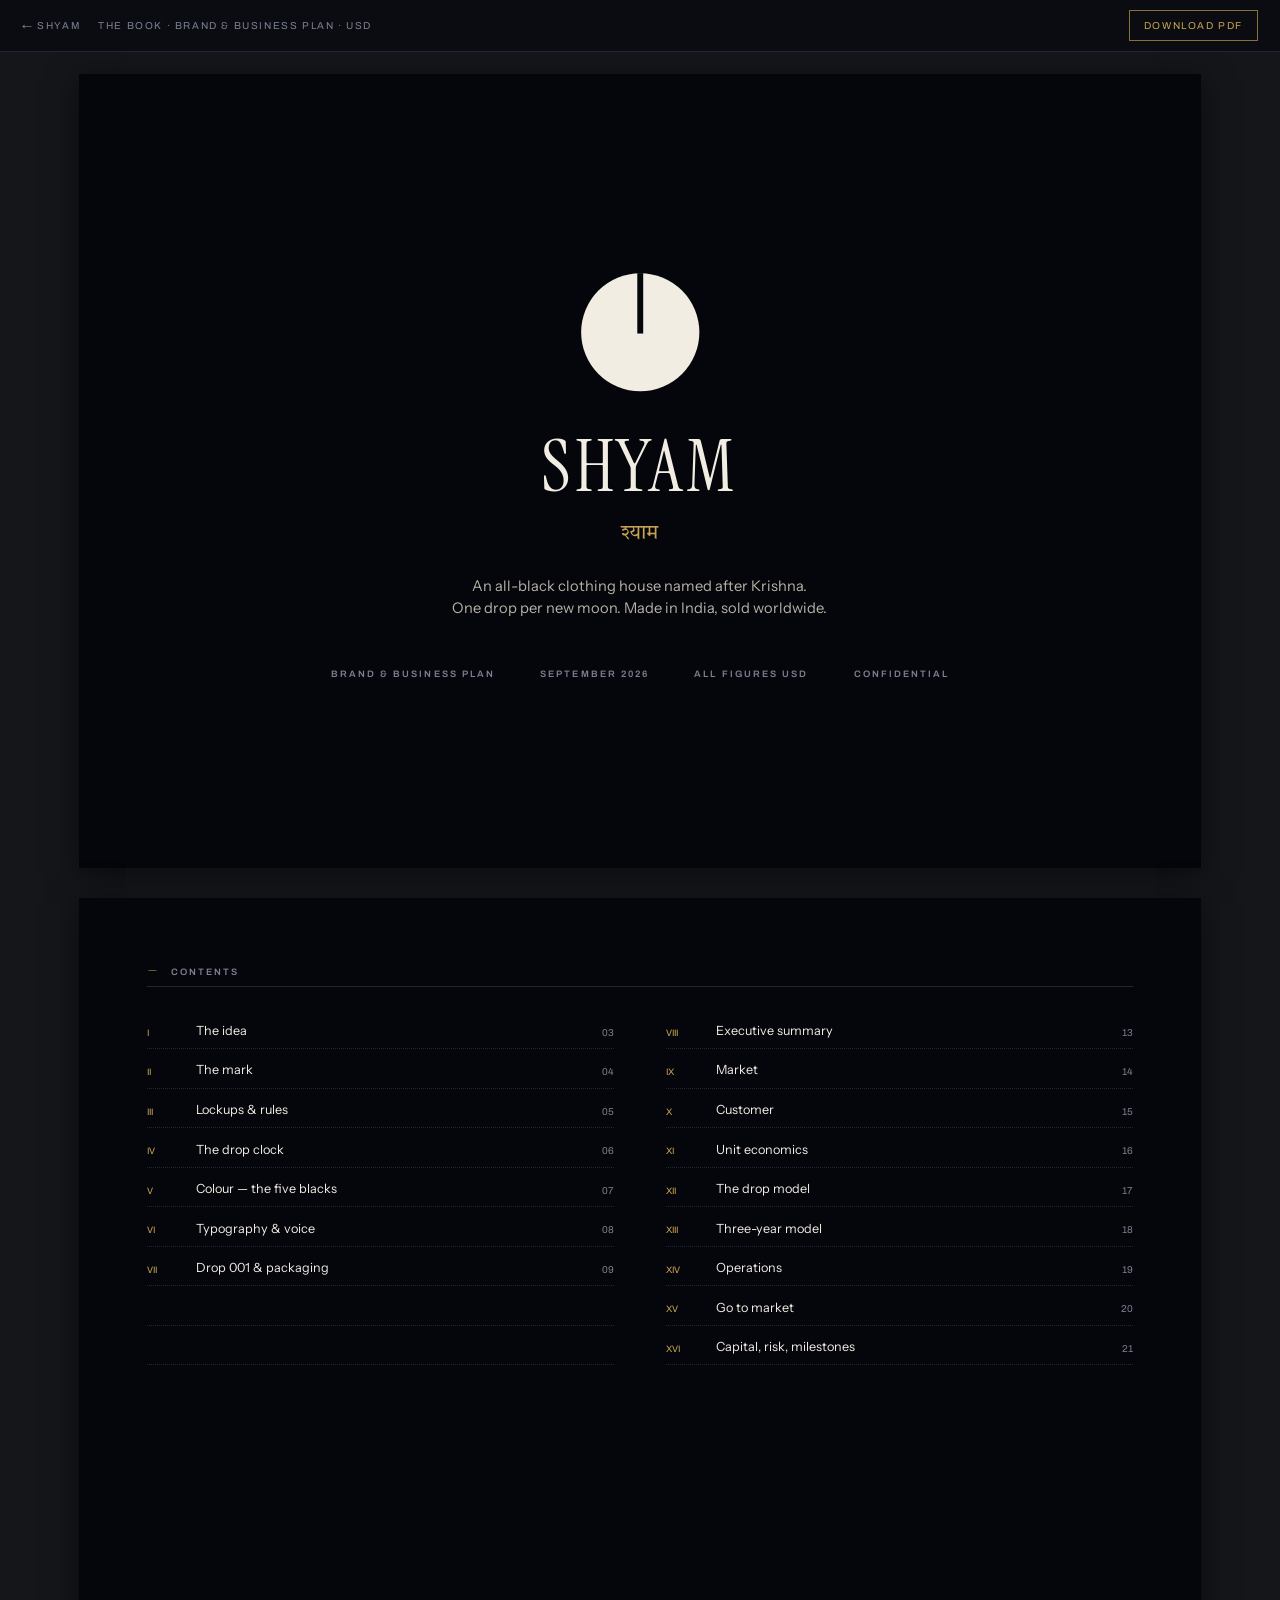
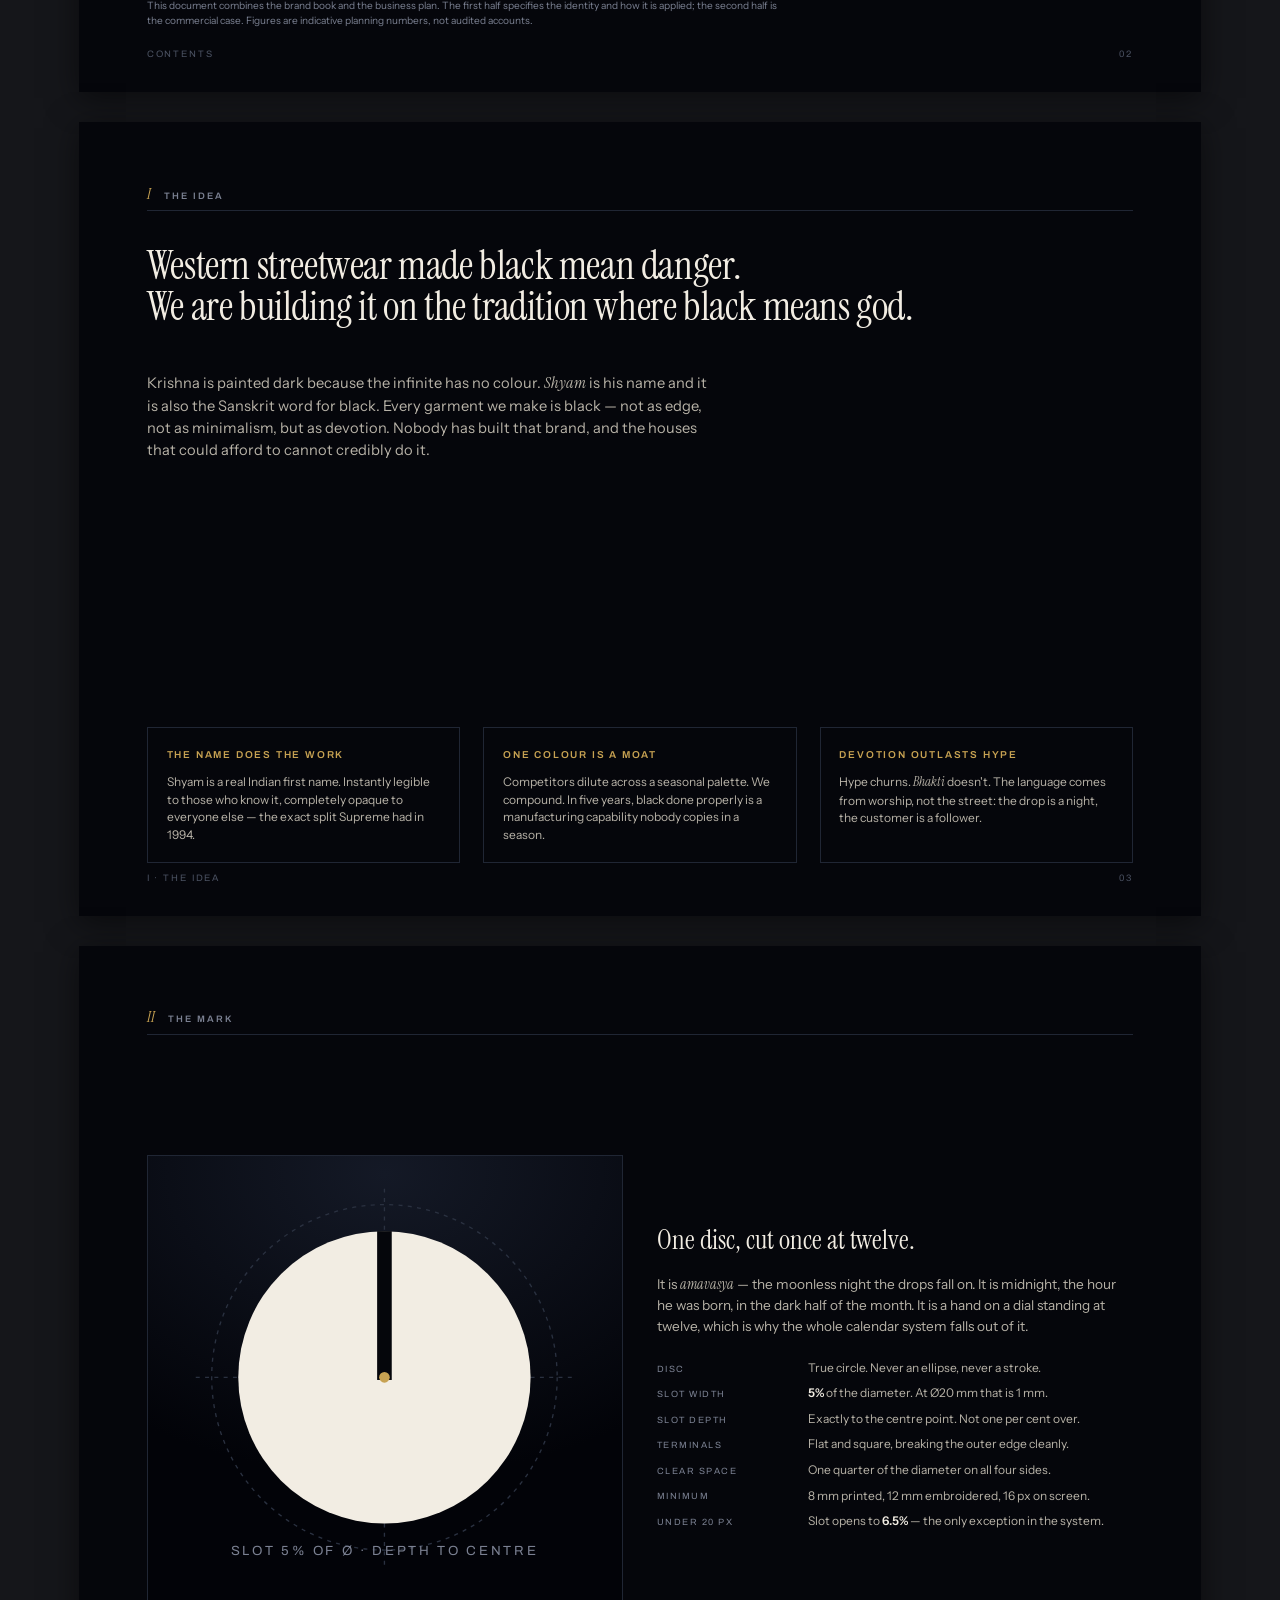
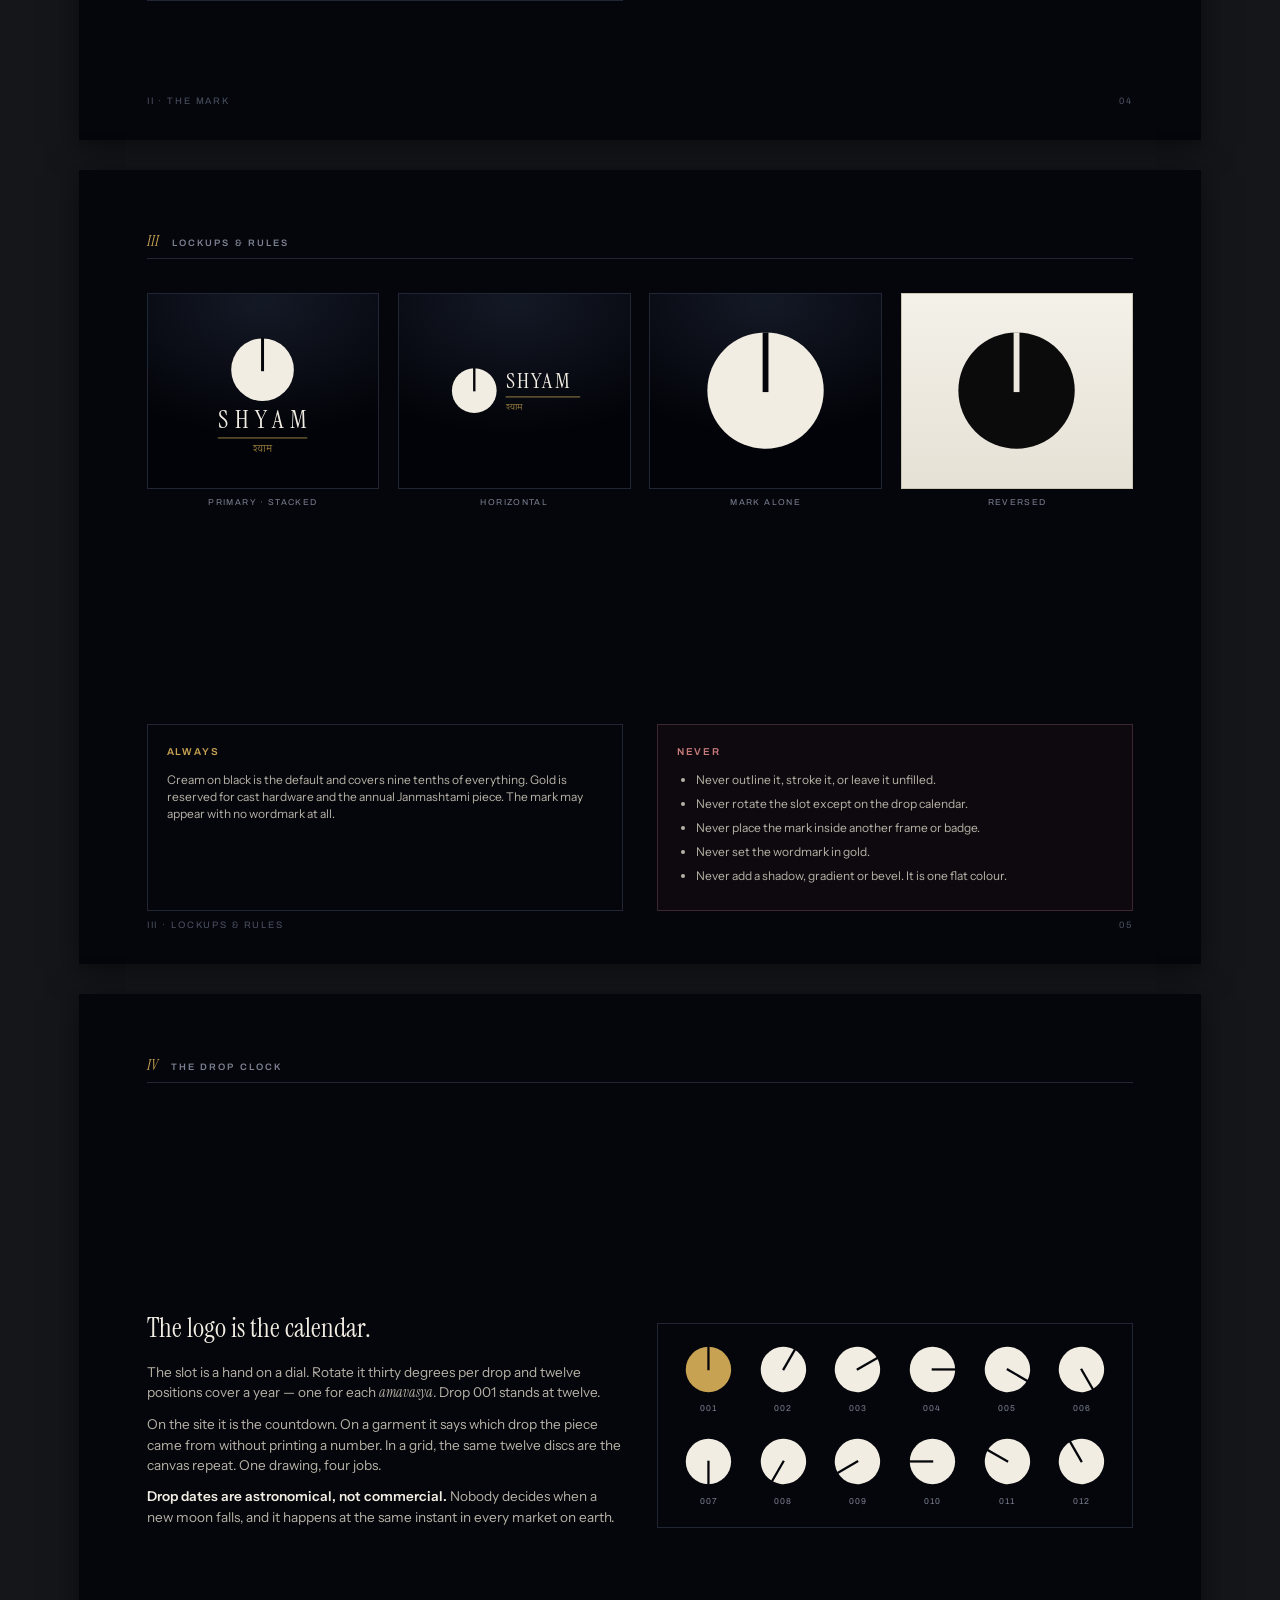
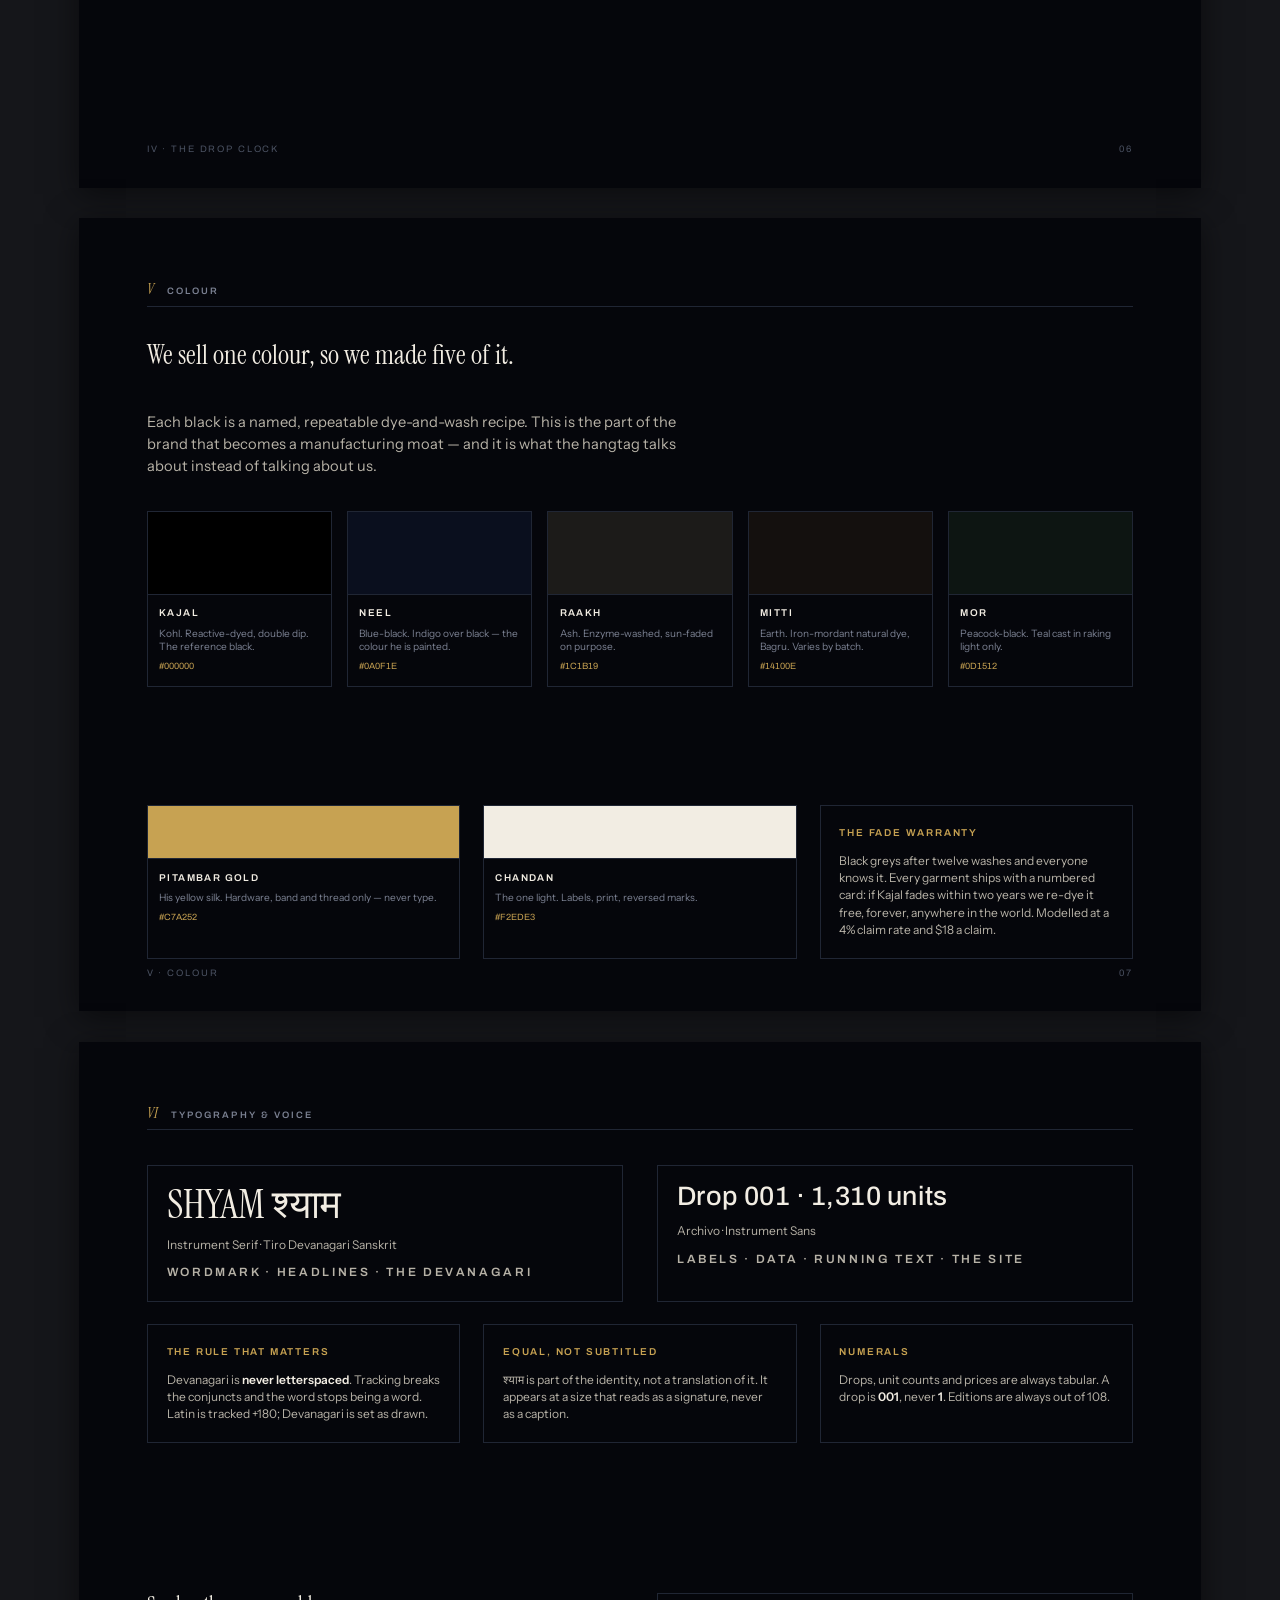
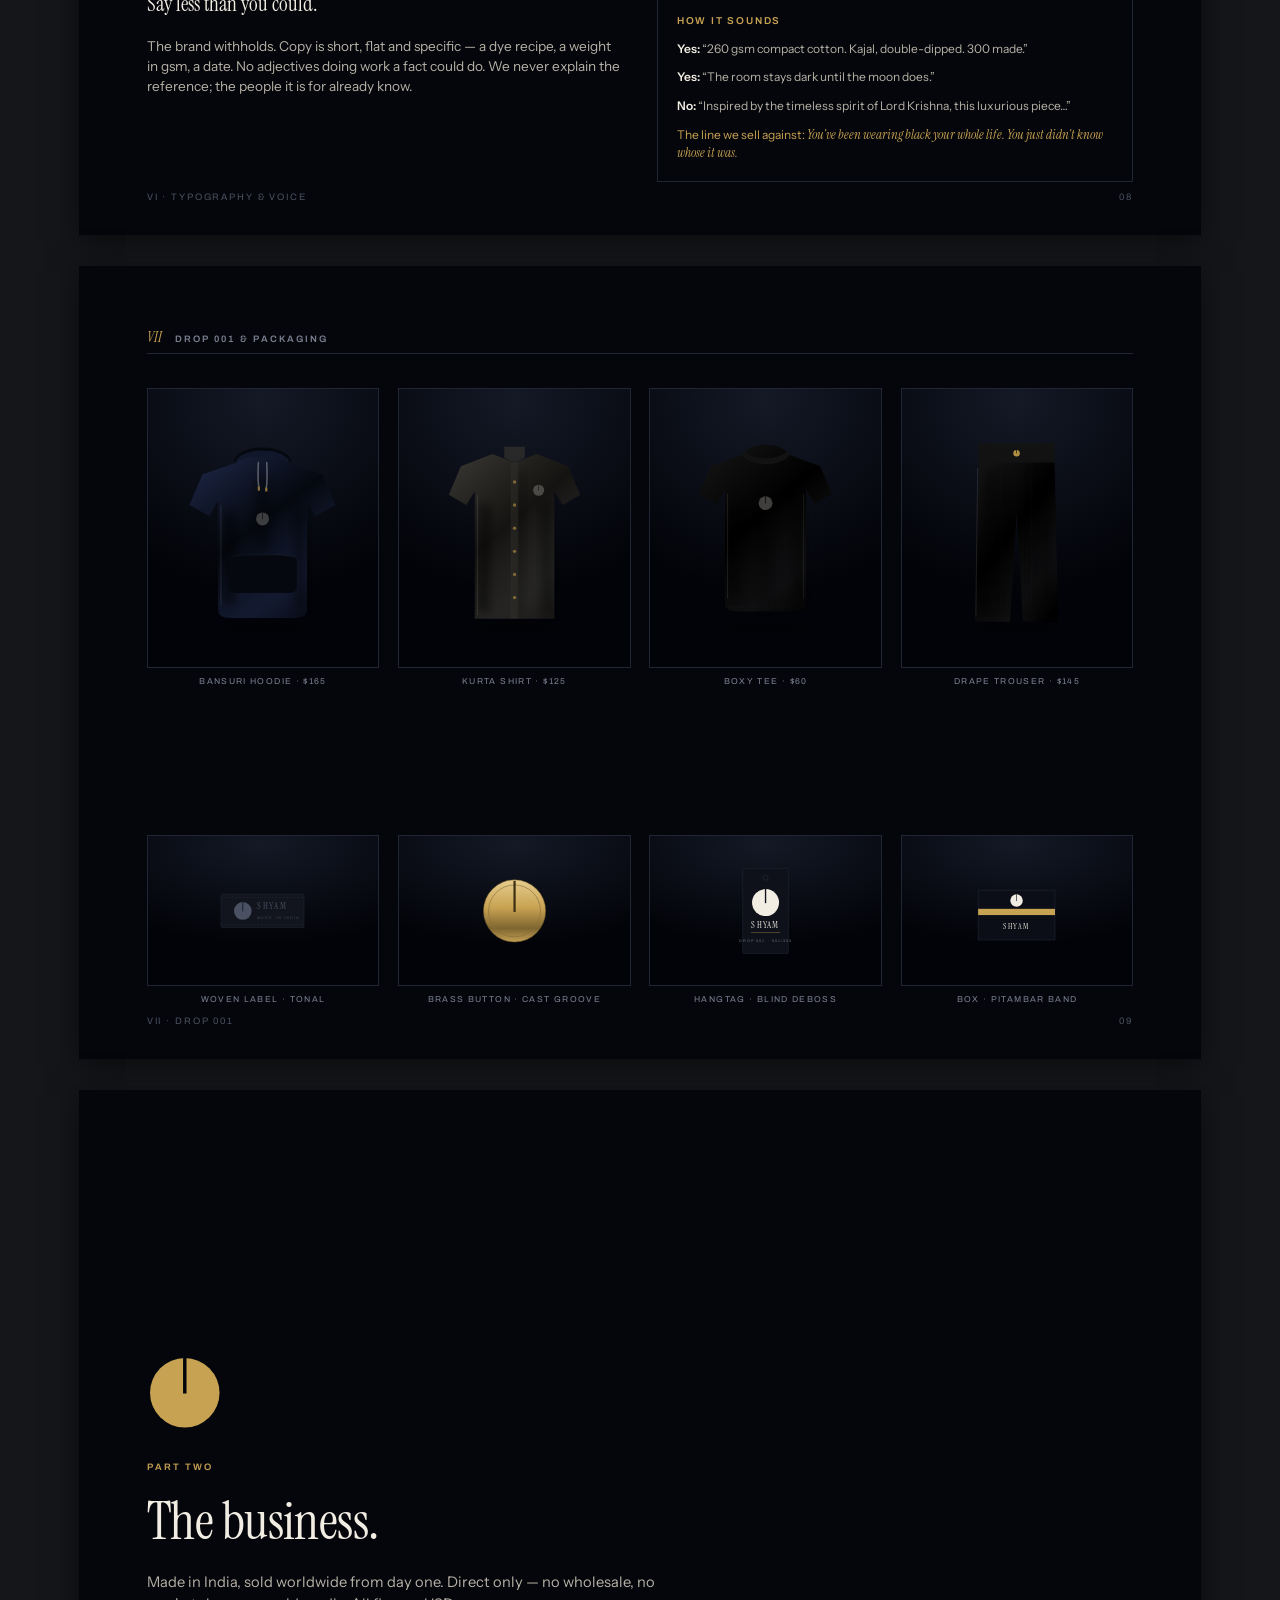
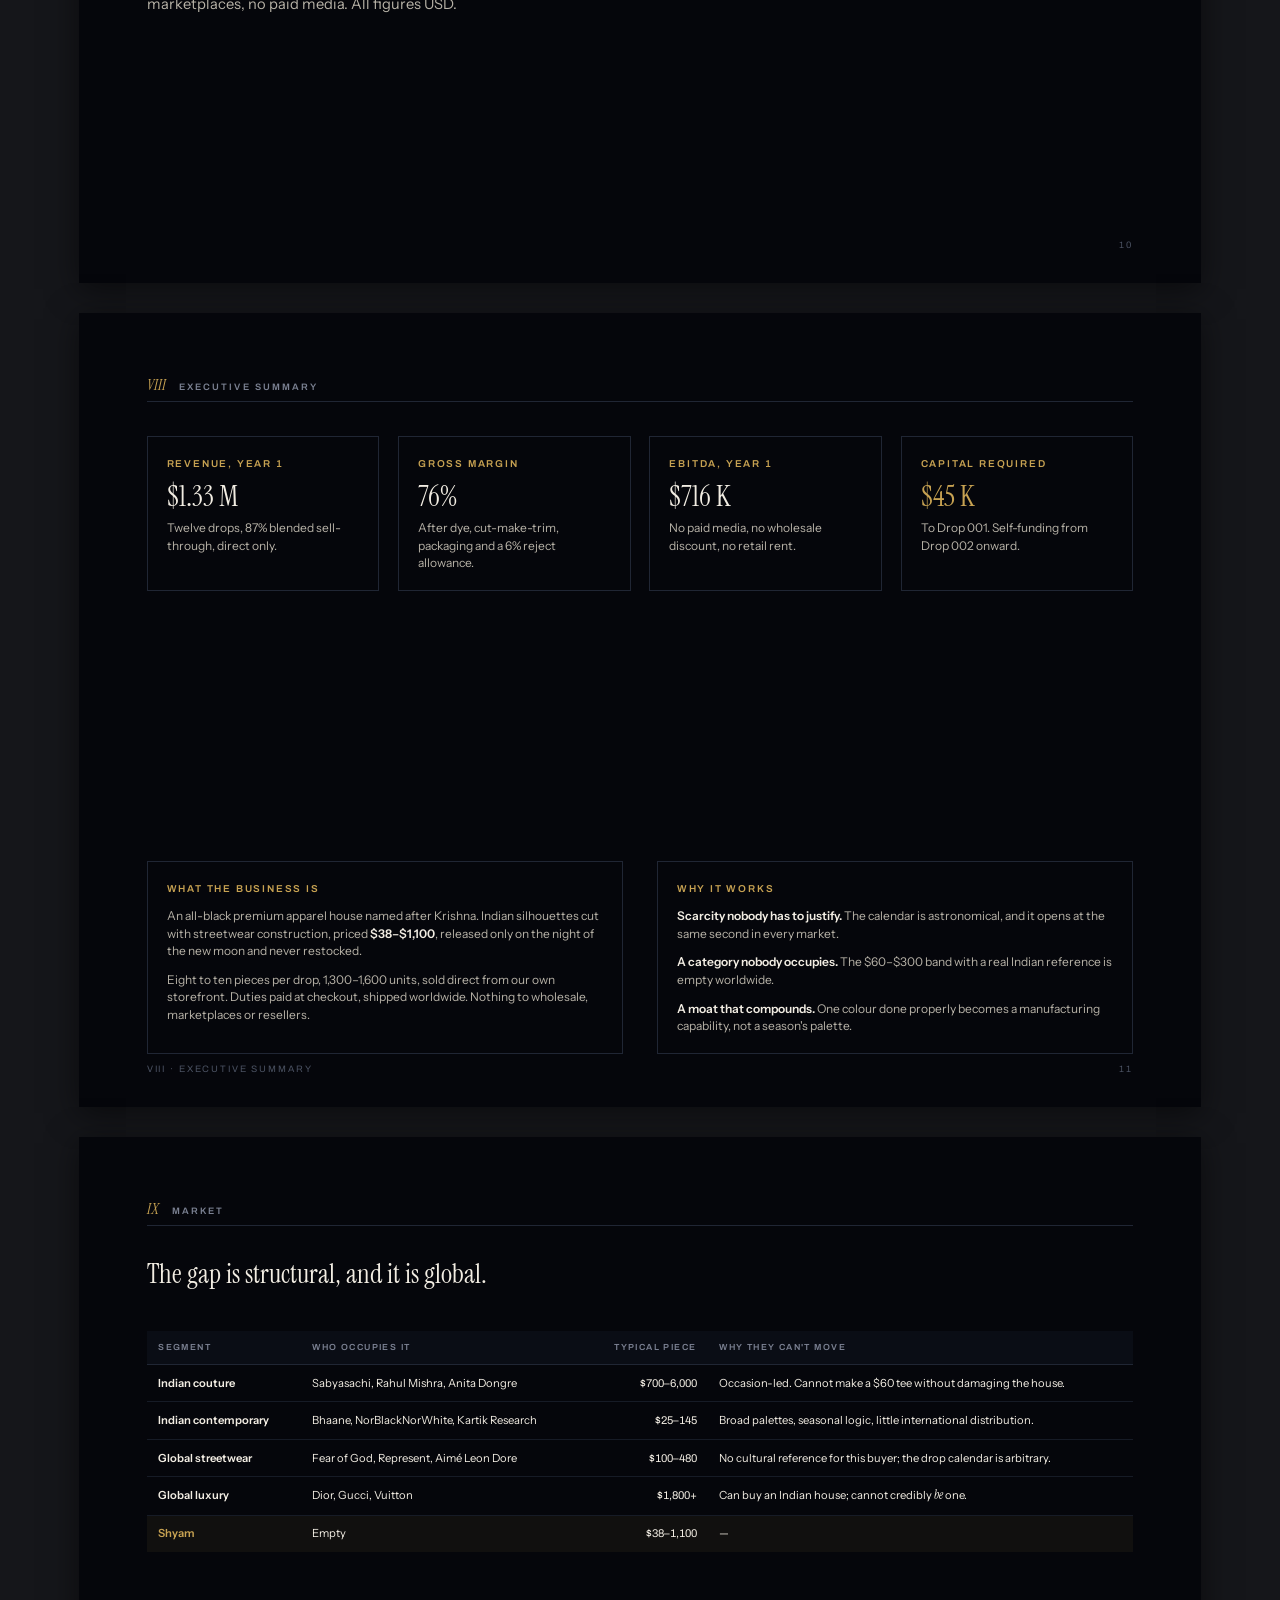
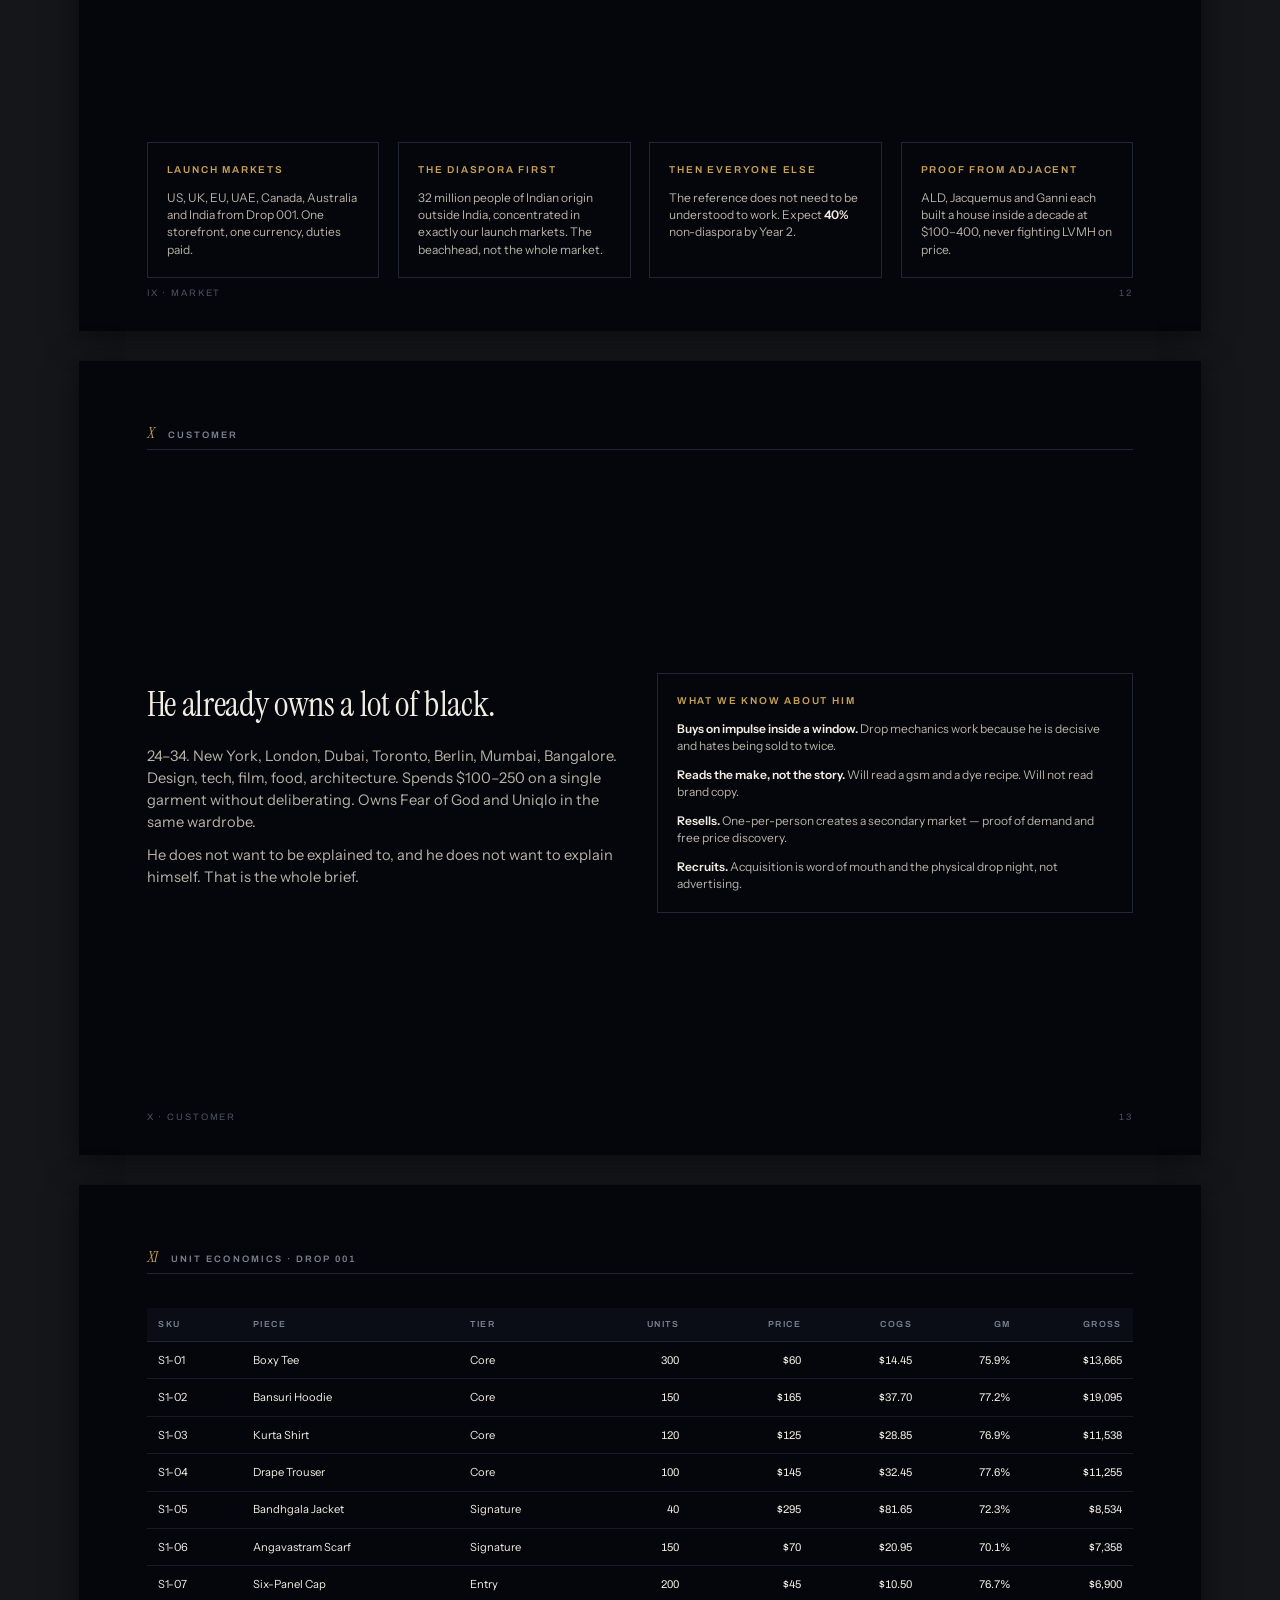
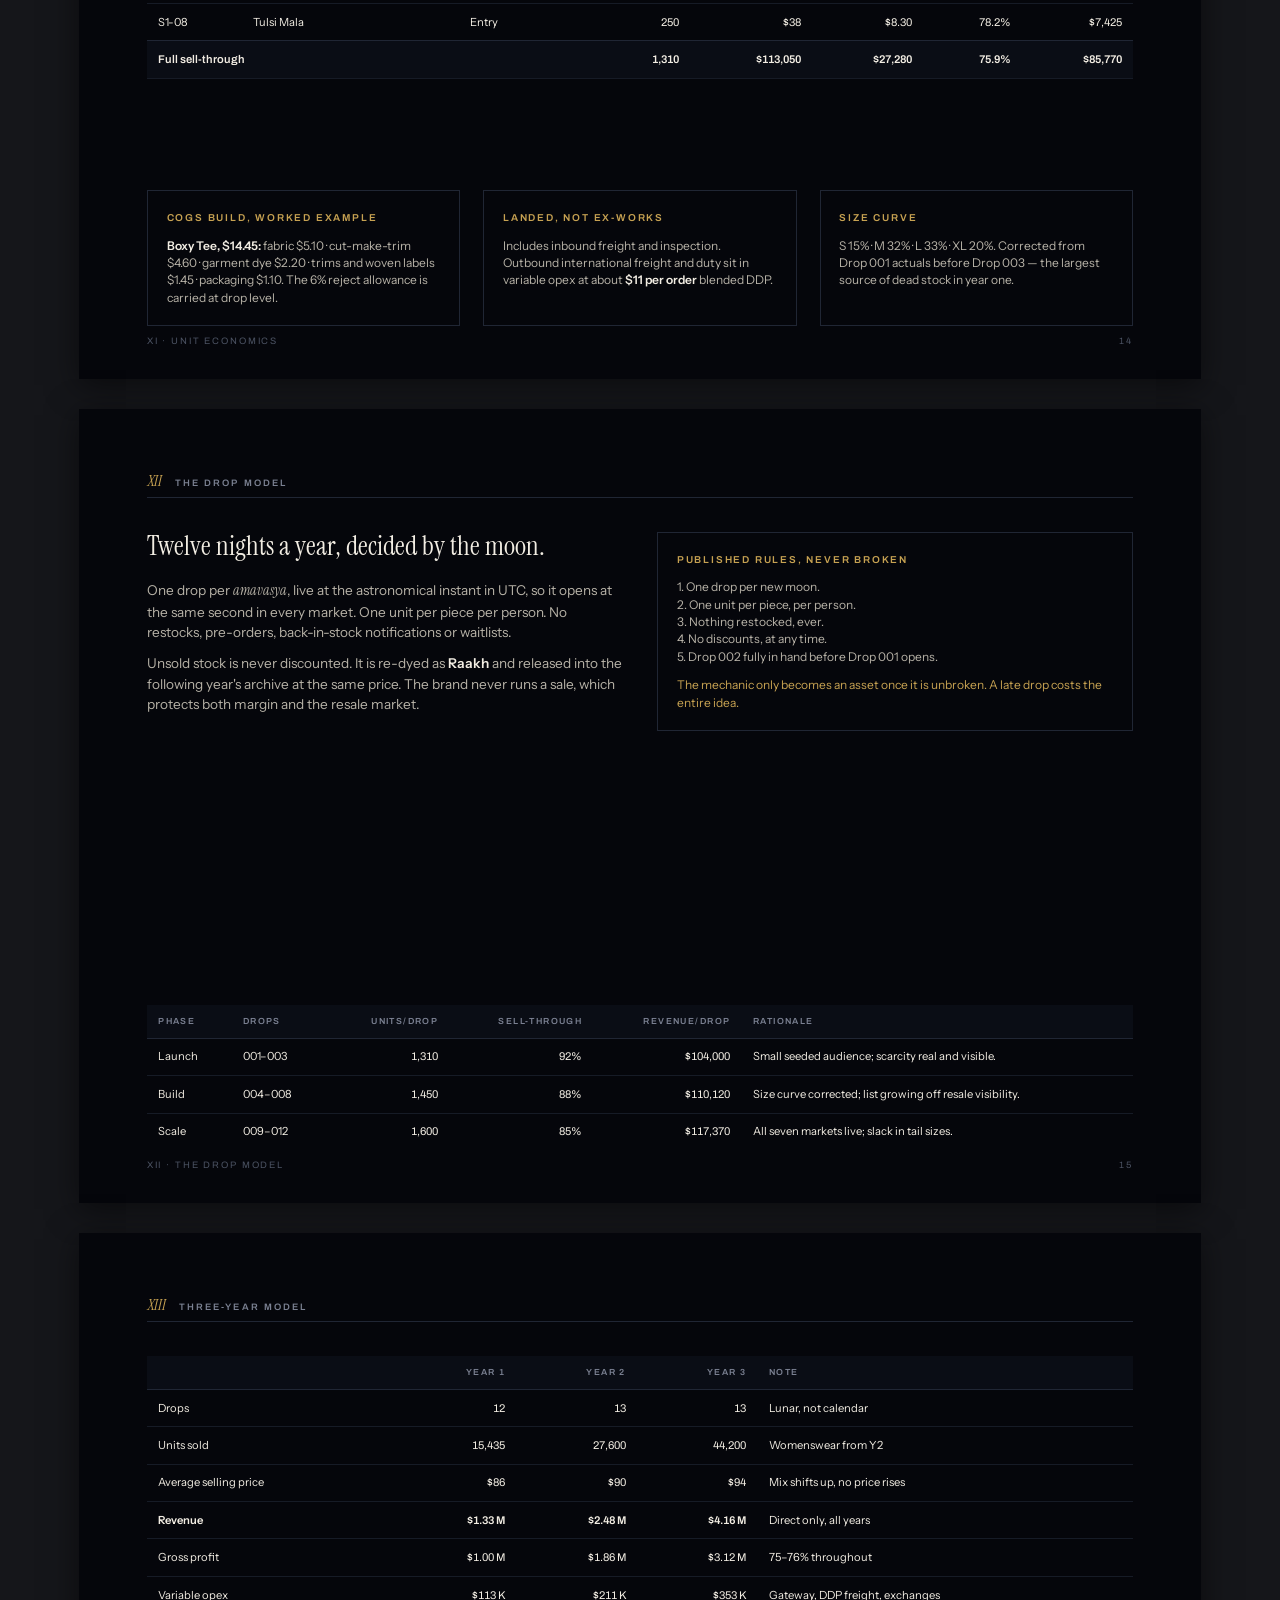
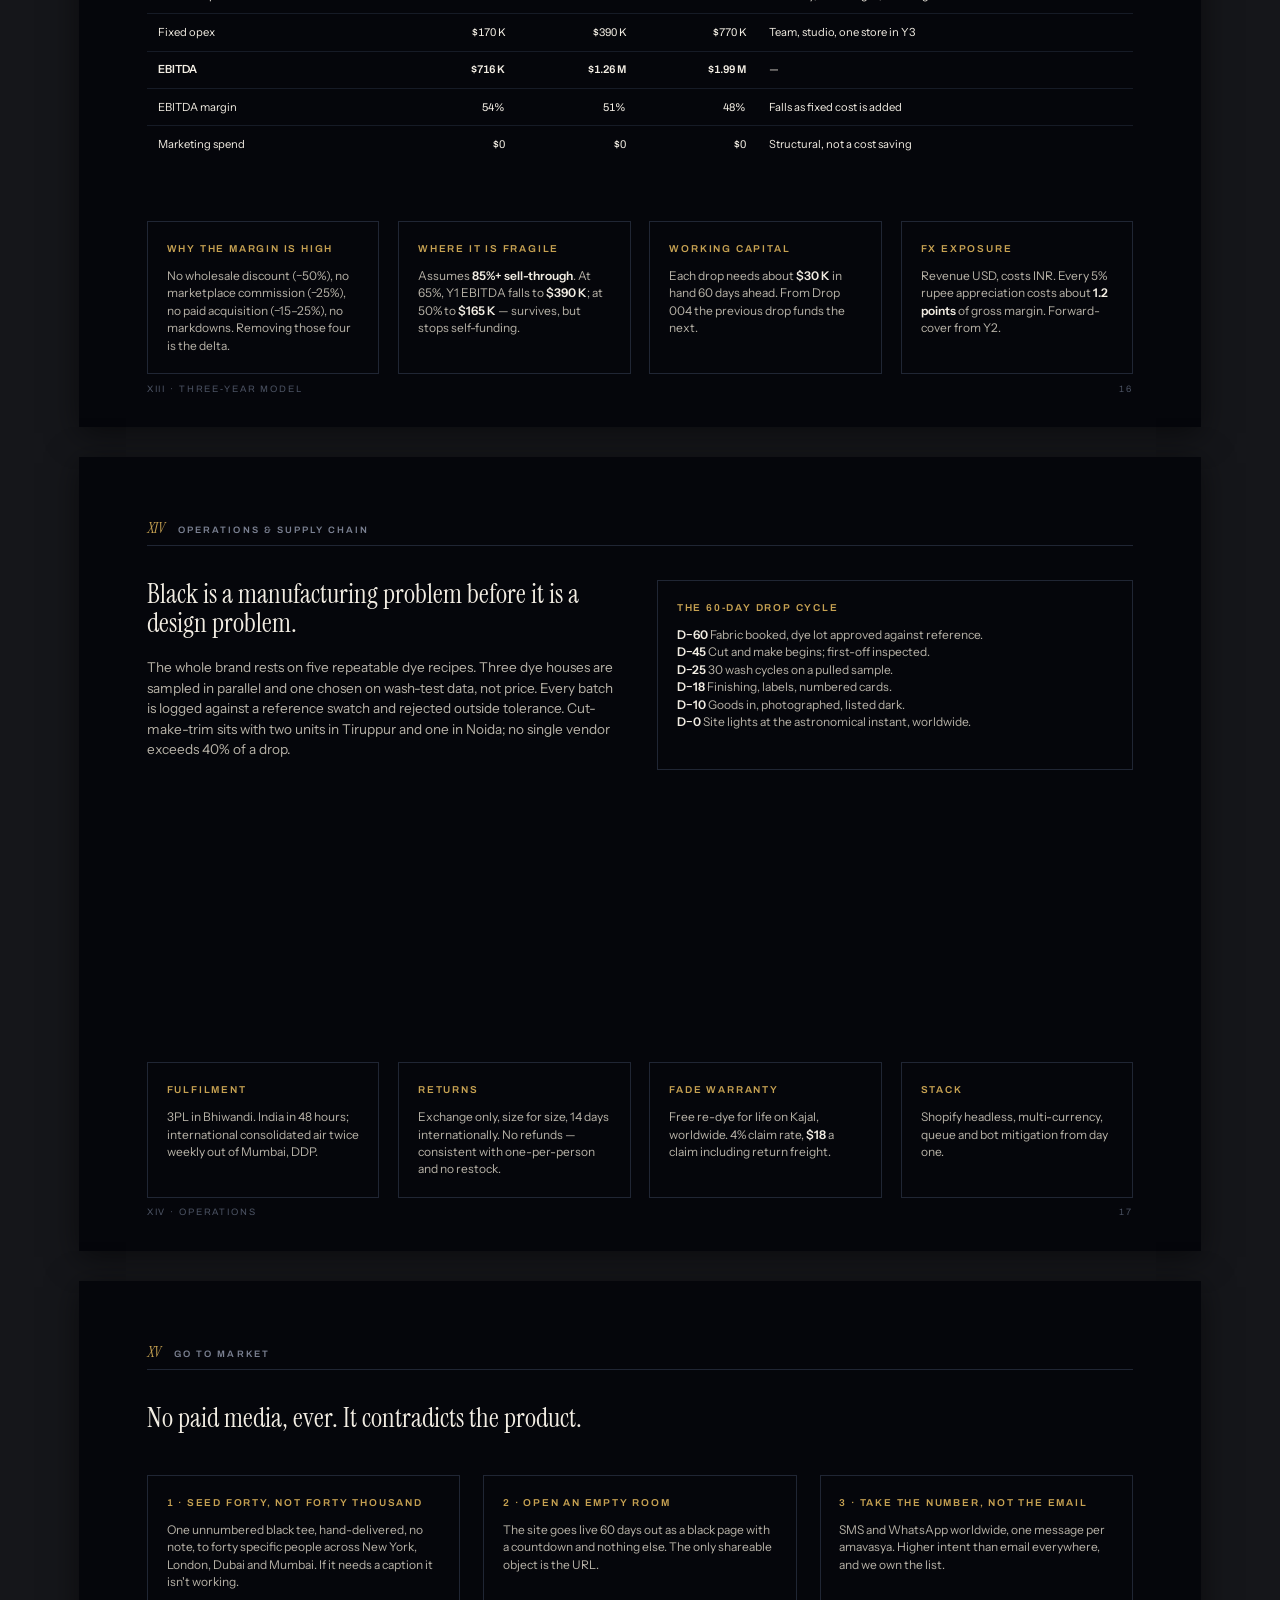
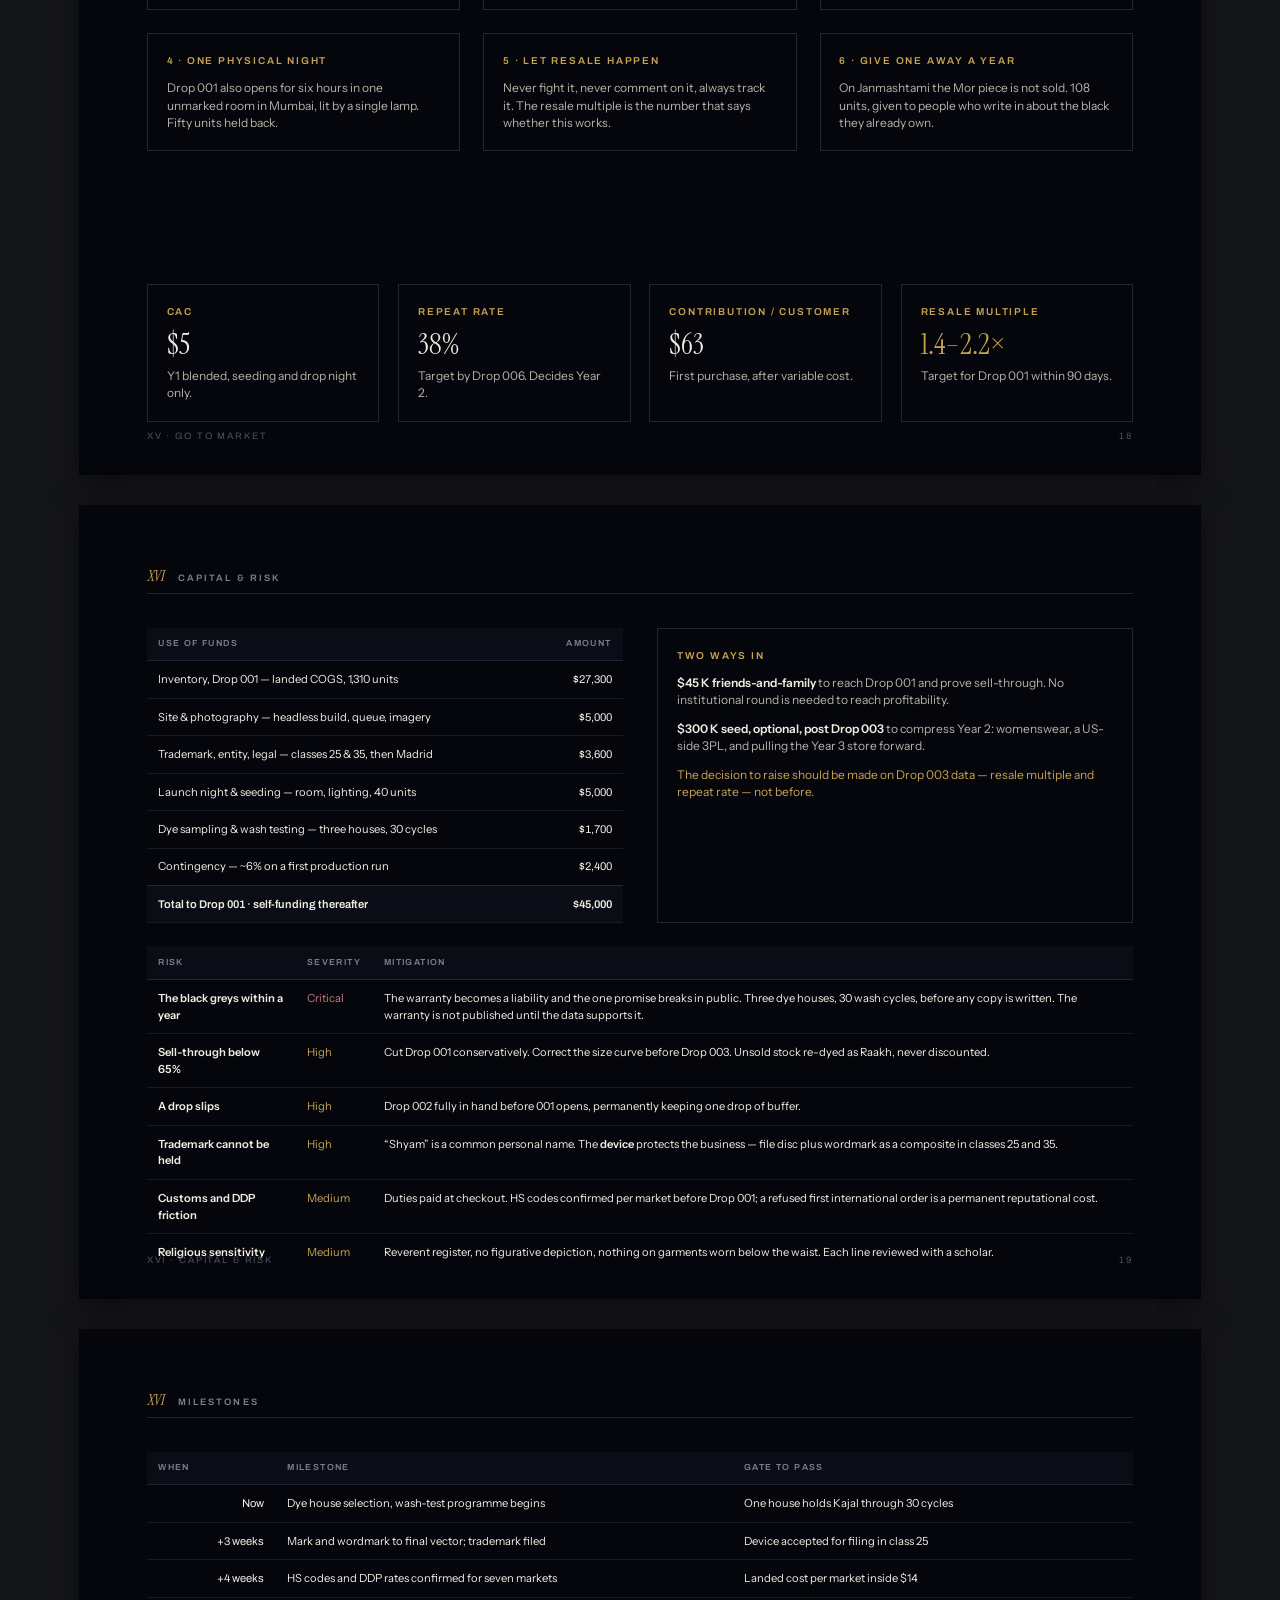
==== commit 421991c0: "Assemble the mark from the feather and the flute; add drama; fix the PDF Logo intro: the peacock eye" ====
--- a/book.html
+++ b/book.html
@@ -128,13 +128,15 @@
 
 @media print{
   @page{ size:297mm 210mm; margin:0; }
-  html,body{background:#fff;padding:0}
+  html,body{background:#05060B;padding:0 !important;margin:0}
+  body{padding-top:0 !important}
   .bar{display:none}
-  .page{margin:0;box-shadow:none;break-after:page;page-break-after:always}
+  .page{width:297mm !important;height:210mm !important;margin:0;padding:16mm 18mm 14mm !important;
+    box-shadow:none;break-after:page;page-break-after:always;overflow:hidden}
   .page:last-child{break-after:auto;page-break-after:auto}
   *{-webkit-print-color-adjust:exact !important;print-color-adjust:exact !important}
 }
-@media (max-width:1100px){
+@media screen and (max-width:1100px){
   .page{width:100%;height:auto;min-height:0;padding:22px}
   body{padding-top:44px}
 }
